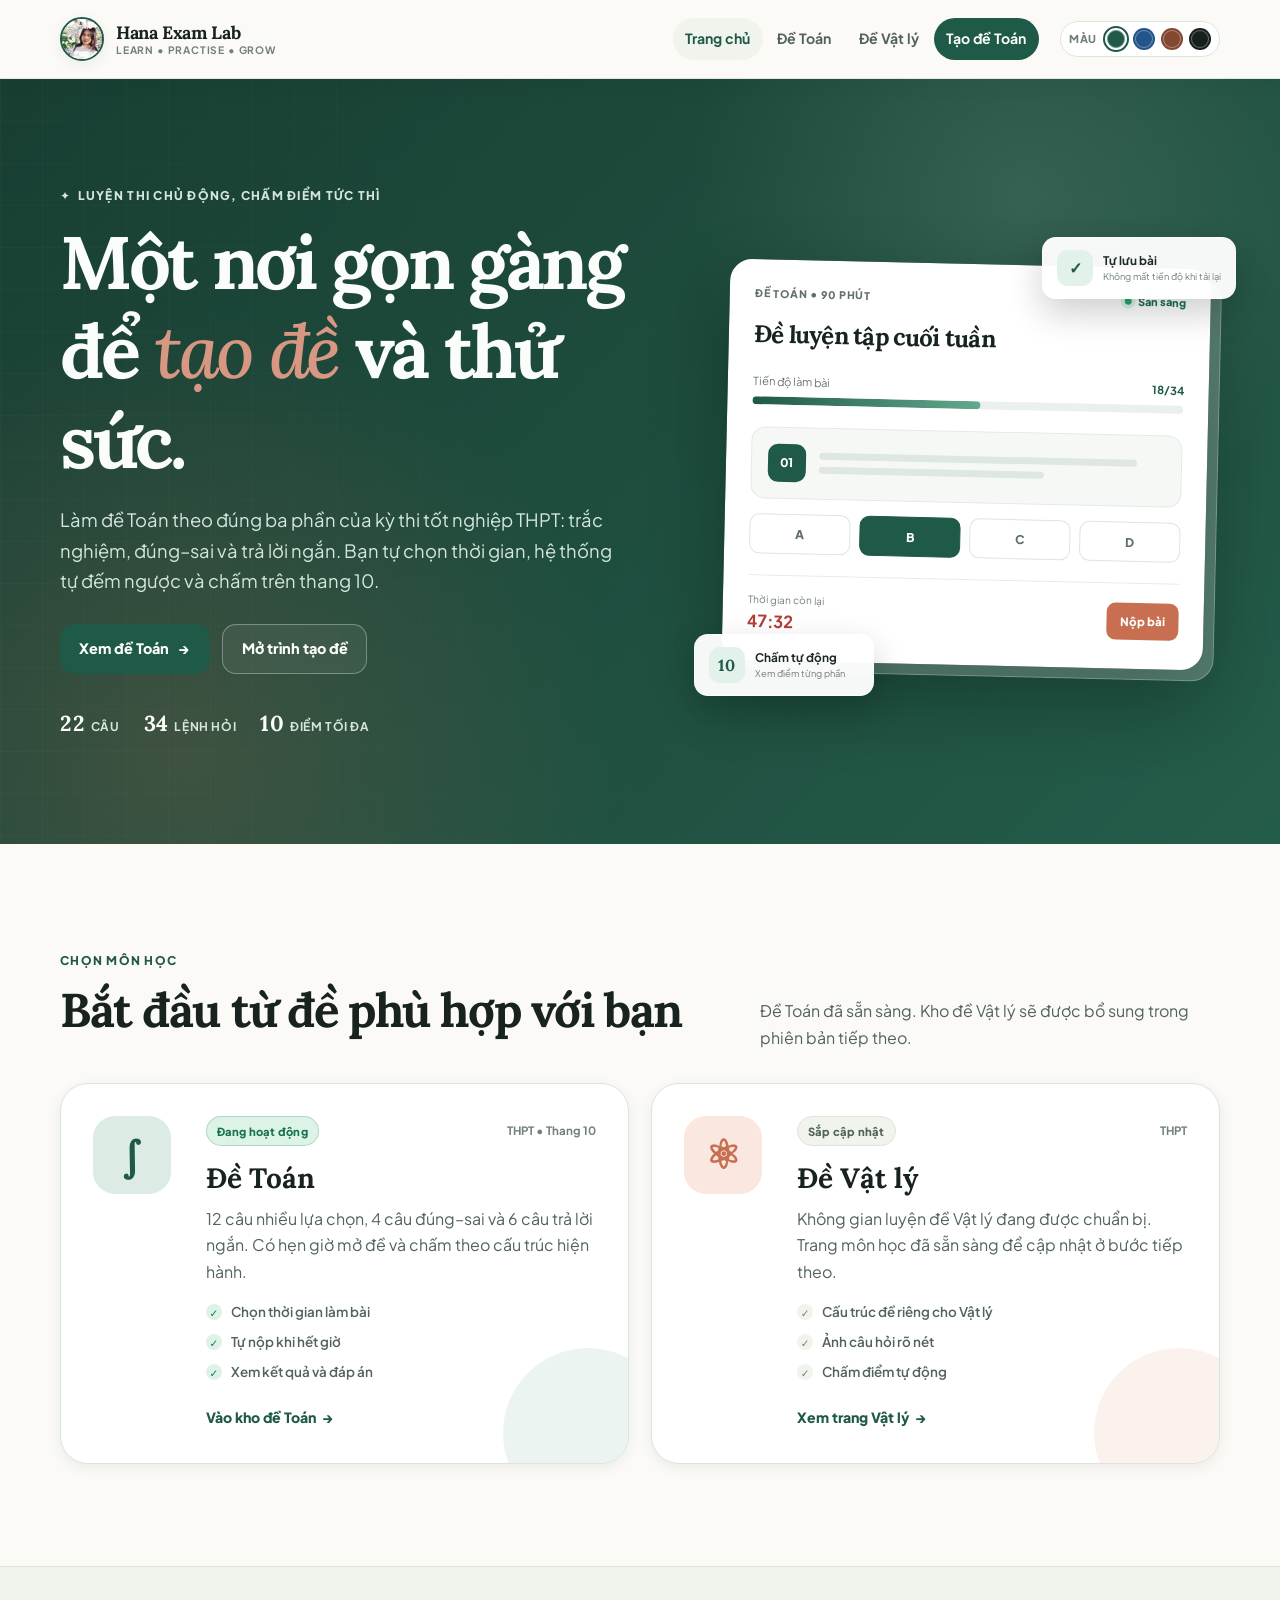
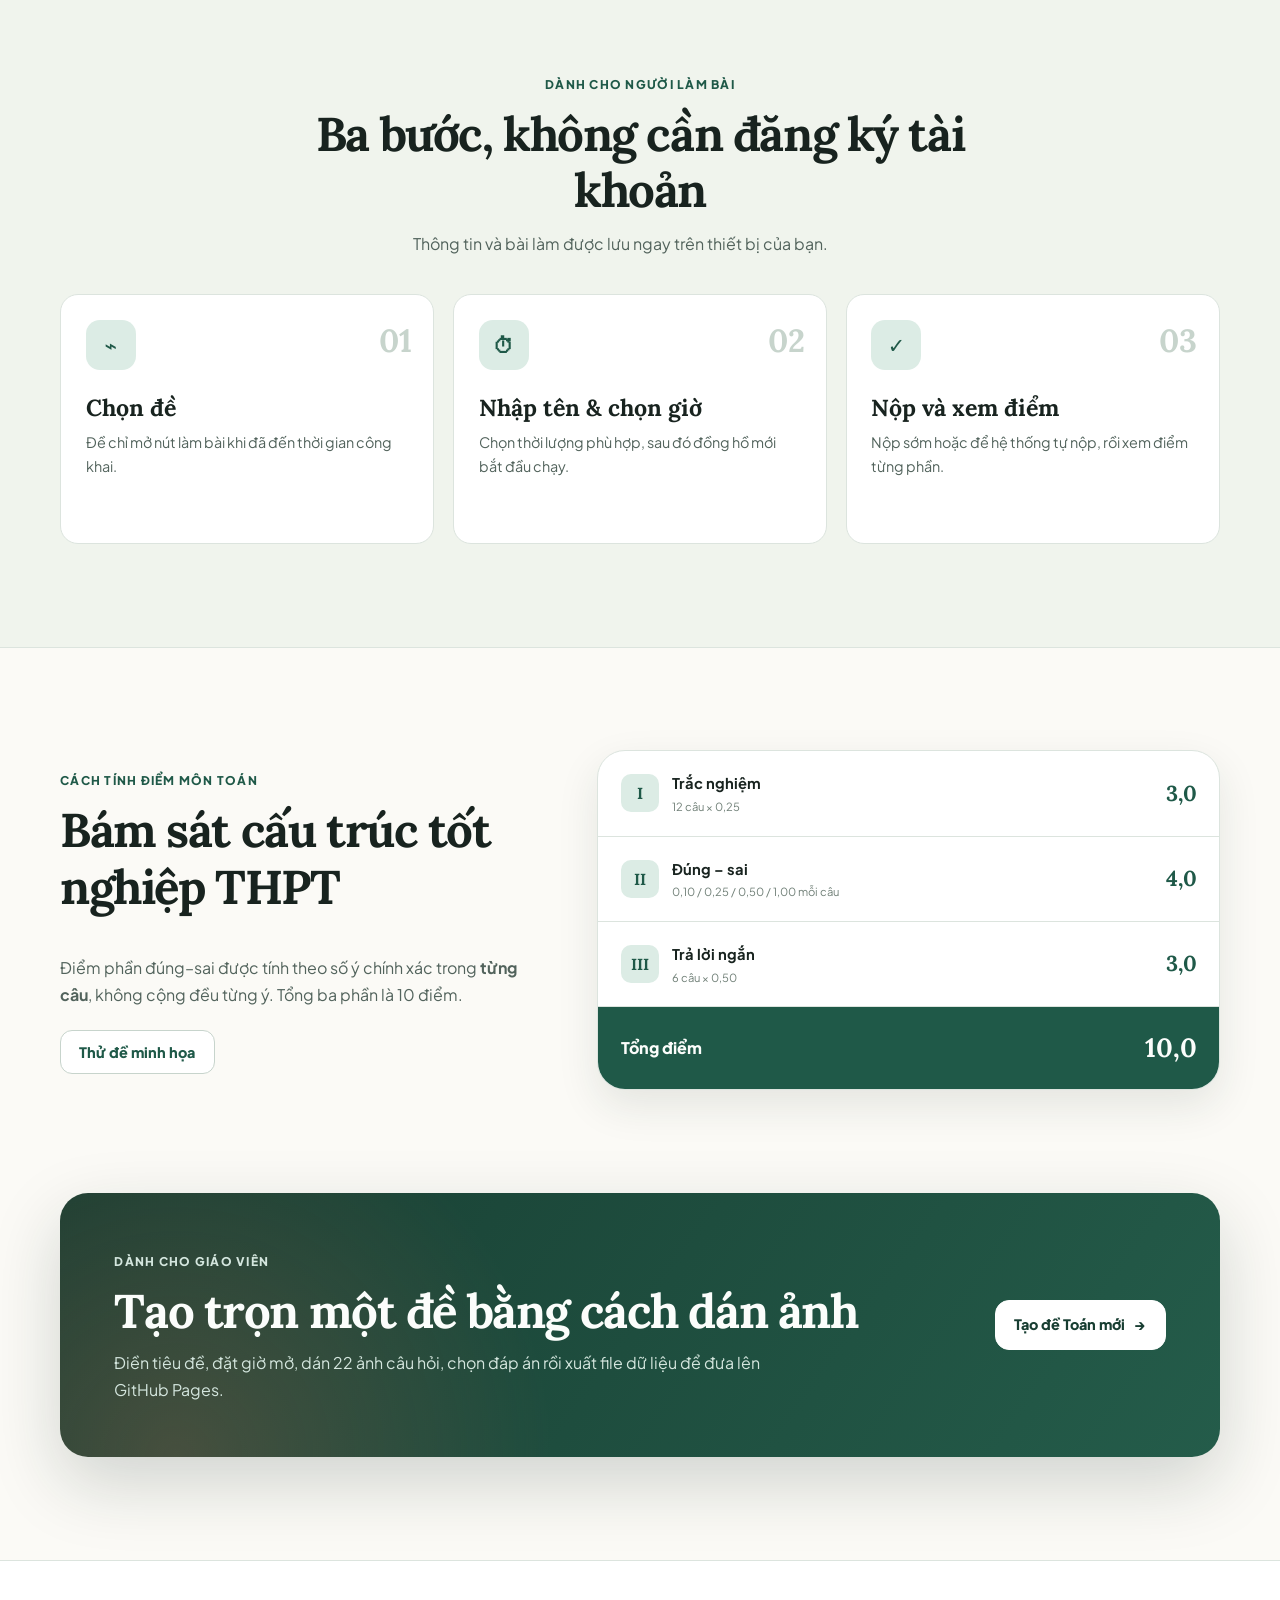
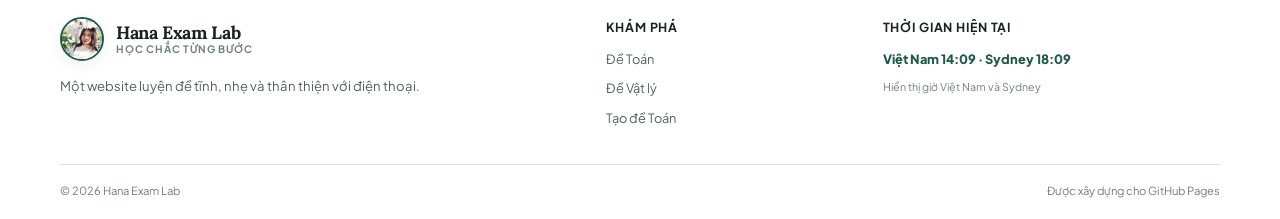
==== index.html @ 22a87913 "Add files via upload" ====
<!doctype html>
<html lang="vi" data-theme="classic">
<head>
  <meta charset="utf-8">
  <meta name="viewport" content="width=device-width, initial-scale=1">
  <title>Hana Exam Lab | Luyện đề Toán trực tuyến</title>
  <meta name="description" content="Kho đề thi trực tuyến theo cấu trúc tốt nghiệp THPT, có hẹn giờ mở đề, đếm ngược và chấm điểm tự động.">
  <meta name="theme-color" content="#173d32">
  <link rel="preconnect" href="https://fonts.googleapis.com">
  <link rel="preconnect" href="https://fonts.gstatic.com" crossorigin>
  <link href="https://fonts.googleapis.com/css2?family=Lora:ital,wght@0,500;0,700;1,500&family=Plus+Jakarta+Sans:wght@400;500;600;700;800&display=swap" rel="stylesheet">
  <link rel="stylesheet" href="styles.css">
  <script src="app.js" defer></script>
</head>
<body data-page="home">
  <a class="skip-link" href="#main-content">Bỏ qua menu, đến nội dung chính</a>

  <header class="site-header">
    <div class="container nav-row">
      <a class="brand" href="index.html" aria-label="Hana Exam Lab - Trang chủ">
        <img class="brand-avatar" src="profile.jpg" alt="" width="44" height="44">
        <span class="brand-copy"><strong>Hana Exam Lab</strong><small>Learn • Practise • Grow</small></span>
      </a>

      <button class="nav-toggle" type="button" data-nav-toggle aria-controls="site-nav" aria-expanded="false">
        <span class="sr-only">Mở menu</span><span aria-hidden="true">☰</span>
      </button>

      <nav class="site-nav" id="site-nav" aria-label="Điều hướng chính">
        <a class="active" href="index.html" aria-current="page">Trang chủ</a>
        <a href="math.html">Đề Toán</a>
        <a href="physics.html">Đề Vật lý</a>
        <a class="nav-creator-link" href="create-math.html">Tạo đề Toán</a>
      </nav>

      <div class="theme-picker" aria-label="Chọn giao diện">
        <span class="theme-label">Màu</span>
        <button type="button" class="theme-dot is-active" data-theme-choice="classic" aria-label="Giao diện xanh lá" title="Xanh lá"></button>
        <button type="button" class="theme-dot" data-theme-choice="ocean" aria-label="Giao diện xanh biển" title="Xanh biển"></button>
        <button type="button" class="theme-dot" data-theme-choice="sand" aria-label="Giao diện đất nung" title="Đất nung"></button>
        <button type="button" class="theme-dot" data-theme-choice="dark" aria-label="Giao diện tối" title="Tối"></button>
      </div>
    </div>
  </header>

  <main id="main-content">
    <section class="hero hero-home">
      <div class="container hero-grid">
        <div class="hero-copy">
          <div class="eyebrow eyebrow-light"><span aria-hidden="true">✦</span> Luyện thi chủ động, chấm điểm tức thì</div>
          <h1>Một nơi gọn gàng để <em>tạo đề</em> và thử sức.</h1>
          <p class="hero-lead">Làm đề Toán theo đúng ba phần của kỳ thi tốt nghiệp THPT: trắc nghiệm, đúng–sai và trả lời ngắn. Bạn tự chọn thời gian, hệ thống tự đếm ngược và chấm trên thang 10.</p>
          <div class="hero-actions">
            <a class="btn btn-primary btn-lg" href="math.html">Xem đề Toán <span aria-hidden="true">→</span></a>
            <a class="btn btn-ghost-light btn-lg" href="create-math.html">Mở trình tạo đề</a>
          </div>
          <div class="hero-meta" aria-label="Tính năng nổi bật">
            <span><strong>22</strong> câu</span>
            <span><strong>34</strong> lệnh hỏi</span>
            <span><strong>10</strong> điểm tối đa</span>
          </div>
        </div>

        <div class="hero-demo" aria-label="Minh họa giao diện bài thi">
          <div class="demo-sheet">
            <div class="demo-sheet-top">
              <span class="demo-kicker">ĐỀ TOÁN • 90 PHÚT</span>
              <span class="live-dot"><i></i> Sẵn sàng</span>
            </div>
            <h2>Đề luyện tập cuối tuần</h2>
            <div class="demo-progress-label"><span>Tiến độ làm bài</span><strong>18/34</strong></div>
            <div class="demo-progress"><span></span></div>
            <div class="demo-question">
              <span class="question-number">01</span>
              <div>
                <div class="demo-line wide"></div>
                <div class="demo-line"></div>
              </div>
            </div>
            <div class="demo-options" aria-hidden="true"><span>A</span><span class="chosen">B</span><span>C</span><span>D</span></div>
            <div class="demo-footer">
              <div><small>Thời gian còn lại</small><strong>47:32</strong></div>
              <span class="demo-submit">Nộp bài</span>
            </div>
          </div>
          <div class="floating-note note-one"><span>✓</span><div><strong>Tự lưu bài</strong><small>Không mất tiến độ khi tải lại</small></div></div>
          <div class="floating-note note-two"><span>10</span><div><strong>Chấm tự động</strong><small>Xem điểm từng phần</small></div></div>
        </div>
      </div>
    </section>

    <section class="section subject-section" aria-labelledby="subject-title">
      <div class="container">
        <div class="section-heading split-heading">
          <div>
            <span class="eyebrow">Chọn môn học</span>
            <h2 id="subject-title">Bắt đầu từ đề phù hợp với bạn</h2>
          </div>
          <p>Đề Toán đã sẵn sàng. Kho đề Vật lý sẽ được bổ sung trong phiên bản tiếp theo.</p>
        </div>

        <div class="subject-grid">
          <article class="subject-card subject-card-math">
            <div class="subject-icon" aria-hidden="true">∫</div>
            <div class="subject-card-body">
              <div class="card-topline"><span class="badge badge-success">Đang hoạt động</span><span>THPT • Thang 10</span></div>
              <h3>Đề Toán</h3>
              <p>12 câu nhiều lựa chọn, 4 câu đúng–sai và 6 câu trả lời ngắn. Có hẹn giờ mở đề và chấm theo cấu trúc hiện hành.</p>
              <ul class="check-list">
                <li>Chọn thời gian làm bài</li>
                <li>Tự nộp khi hết giờ</li>
                <li>Xem kết quả và đáp án</li>
              </ul>
              <a class="card-link" href="math.html">Vào kho đề Toán <span aria-hidden="true">→</span></a>
            </div>
          </article>

          <article class="subject-card subject-card-physics is-coming">
            <div class="subject-icon" aria-hidden="true">⚛</div>
            <div class="subject-card-body">
              <div class="card-topline"><span class="badge badge-neutral">Sắp cập nhật</span><span>THPT</span></div>
              <h3>Đề Vật lý</h3>
              <p>Không gian luyện đề Vật lý đang được chuẩn bị. Trang môn học đã sẵn sàng để cập nhật ở bước tiếp theo.</p>
              <ul class="check-list muted-list">
                <li>Cấu trúc đề riêng cho Vật lý</li>
                <li>Ảnh câu hỏi rõ nét</li>
                <li>Chấm điểm tự động</li>
              </ul>
              <a class="card-link" href="physics.html">Xem trang Vật lý <span aria-hidden="true">→</span></a>
            </div>
          </article>
        </div>
      </div>
    </section>

    <section class="section soft-section" aria-labelledby="how-title">
      <div class="container">
        <div class="section-heading centered-heading">
          <span class="eyebrow">Dành cho người làm bài</span>
          <h2 id="how-title">Ba bước, không cần đăng ký tài khoản</h2>
          <p>Thông tin và bài làm được lưu ngay trên thiết bị của bạn.</p>
        </div>
        <ol class="step-grid">
          <li class="step-card"><span class="step-index">01</span><div class="step-icon" aria-hidden="true">⌁</div><h3>Chọn đề</h3><p>Đề chỉ mở nút làm bài khi đã đến thời gian công khai.</p></li>
          <li class="step-card"><span class="step-index">02</span><div class="step-icon" aria-hidden="true">⏱</div><h3>Nhập tên &amp; chọn giờ</h3><p>Chọn thời lượng phù hợp, sau đó đồng hồ mới bắt đầu chạy.</p></li>
          <li class="step-card"><span class="step-index">03</span><div class="step-icon" aria-hidden="true">✓</div><h3>Nộp và xem điểm</h3><p>Nộp sớm hoặc để hệ thống tự nộp, rồi xem điểm từng phần.</p></li>
        </ol>
      </div>
    </section>

    <section class="section" aria-labelledby="score-title">
      <div class="container score-layout">
        <div class="score-copy">
          <span class="eyebrow">Cách tính điểm môn Toán</span>
          <h2 id="score-title">Bám sát cấu trúc tốt nghiệp THPT</h2>
          <p>Điểm phần đúng–sai được tính theo số ý chính xác trong <strong>từng câu</strong>, không cộng đều từng ý. Tổng ba phần là 10 điểm.</p>
          <a class="btn btn-secondary" href="math.html">Thử đề minh họa</a>
        </div>
        <div class="score-card">
          <div class="score-row"><span><i>I</i><b>Trắc nghiệm</b><small>12 câu × 0,25</small></span><strong>3,0</strong></div>
          <div class="score-row"><span><i>II</i><b>Đúng – sai</b><small>0,10 / 0,25 / 0,50 / 1,00 mỗi câu</small></span><strong>4,0</strong></div>
          <div class="score-row"><span><i>III</i><b>Trả lời ngắn</b><small>6 câu × 0,50</small></span><strong>3,0</strong></div>
          <div class="score-total"><span>Tổng điểm</span><strong>10,0</strong></div>
        </div>
      </div>
    </section>

    <section class="section creator-cta">
      <div class="container creator-cta-inner">
        <div>
          <span class="eyebrow eyebrow-light">Dành cho giáo viên</span>
          <h2>Tạo trọn một đề bằng cách dán ảnh</h2>
          <p>Điền tiêu đề, đặt giờ mở, dán 22 ảnh câu hỏi, chọn đáp án rồi xuất file dữ liệu để đưa lên GitHub Pages.</p>
        </div>
        <a class="btn btn-light btn-lg" href="create-math.html">Tạo đề Toán mới <span aria-hidden="true">→</span></a>
      </div>
    </section>
  </main>

  <footer class="site-footer">
    <div class="container footer-grid">
      <div>
        <a class="brand footer-brand" href="index.html"><img class="brand-avatar" src="profile.jpg" alt="" width="44" height="44"><span class="brand-copy"><strong>Hana Exam Lab</strong><small>Học chắc từng bước</small></span></a>
        <p>Một website luyện đề tĩnh, nhẹ và thân thiện với điện thoại.</p>
      </div>
      <div class="footer-links"><strong>Khám phá</strong><a href="math.html">Đề Toán</a><a href="physics.html">Đề Vật lý</a><a href="create-math.html">Tạo đề Toán</a></div>
      <div class="footer-note"><strong>Thời gian hiện tại</strong><span id="site-clock">Đang tải…</span><small>Hiển thị giờ Việt Nam và Sydney</small></div>
    </div>
    <div class="container footer-bottom"><span>© <span data-current-year></span> Hana Exam Lab</span><span>Được xây dựng cho GitHub Pages</span></div>
  </footer>
</body>
</html>
---- styles.css ----
/* Hana Exam Lab — shared visual system for GitHub Pages */
:root,
[data-theme="classic"] {
  color-scheme: light;
  --bg: #fbfaf6;
  --surface: #ffffff;
  --surface-soft: #f0f4ed;
  --surface-strong: #e5eee7;
  --ink: #18231f;
  --ink-soft: #52635c;
  --ink-faint: #718078;
  --primary: #1f5948;
  --primary-strong: #153f33;
  --primary-soft: #dcece5;
  --accent: #c86f52;
  --accent-soft: #fae7df;
  --border: #dce4de;
  --border-strong: #c7d4cc;
  --success: #18744d;
  --success-soft: #ddf3e7;
  --warning: #a76518;
  --warning-soft: #fff0d8;
  --danger: #b43b3b;
  --danger-soft: #fde8e8;
  --hero: #183e32;
  --hero-2: #245c4a;
  --hero-ink: #fbfdfb;
  --hero-muted: #d4e6de;
  --shadow-sm: 0 4px 14px rgba(25, 49, 41, .07);
  --shadow: 0 16px 42px rgba(25, 49, 41, .10);
  --shadow-lg: 0 26px 70px rgba(15, 39, 31, .18);
  --radius-sm: 10px;
  --radius: 18px;
  --radius-lg: 28px;
  --container: 1160px;
}

[data-theme="ocean"] {
  color-scheme: light;
  --bg: #f7f9fc;
  --surface: #ffffff;
  --surface-soft: #edf3f9;
  --surface-strong: #dfeaf5;
  --ink: #142437;
  --ink-soft: #53677c;
  --ink-faint: #728399;
  --primary: #24558a;
  --primary-strong: #193e67;
  --primary-soft: #dce9f7;
  --accent: #2b827d;
  --accent-soft: #dff3f0;
  --border: #d8e2ed;
  --border-strong: #c2d2e1;
  --success: #18705e;
  --success-soft: #dcf2eb;
  --warning: #97620f;
  --warning-soft: #fff1d5;
  --danger: #ae3d4f;
  --danger-soft: #fbe6e9;
  --hero: #153554;
  --hero-2: #245681;
  --hero-ink: #fbfdff;
  --hero-muted: #d6e6f4;
}

[data-theme="sand"] {
  color-scheme: light;
  --bg: #fdf9f4;
  --surface: #ffffff;
  --surface-soft: #f7eee5;
  --surface-strong: #efe0d3;
  --ink: #2b211d;
  --ink-soft: #6e5b51;
  --ink-faint: #89766d;
  --primary: #824832;
  --primary-strong: #613523;
  --primary-soft: #f3e1d7;
  --accent: #356556;
  --accent-soft: #dfede8;
  --border: #e8ddd3;
  --border-strong: #d9c9bc;
  --success: #326b50;
  --success-soft: #e0f0e6;
  --warning: #a46515;
  --warning-soft: #fff0d7;
  --danger: #b23d38;
  --danger-soft: #fbe7e5;
  --hero: #683724;
  --hero-2: #8a4e36;
  --hero-ink: #fffdf9;
  --hero-muted: #f0ddd2;
}

[data-theme="dark"] {
  color-scheme: dark;
  --bg: #101713;
  --surface: #19231e;
  --surface-soft: #202e27;
  --surface-strong: #293a31;
  --ink: #eff5f1;
  --ink-soft: #b6c5bd;
  --ink-faint: #8fa298;
  --primary: #86c6a7;
  --primary-strong: #a2d7bd;
  --primary-soft: #254537;
  --accent: #e79b7d;
  --accent-soft: #4b3028;
  --border: #304039;
  --border-strong: #41544a;
  --success: #7fd2a9;
  --success-soft: #214638;
  --warning: #f2bd6a;
  --warning-soft: #483921;
  --danger: #f29191;
  --danger-soft: #4d2929;
  --hero: #17251e;
  --hero-2: #234233;
  --hero-ink: #f5faf7;
  --hero-muted: #c0d5ca;
  --shadow-sm: 0 4px 14px rgba(0, 0, 0, .18);
  --shadow: 0 16px 42px rgba(0, 0, 0, .28);
  --shadow-lg: 0 26px 70px rgba(0, 0, 0, .42);
}

*,
*::before,
*::after {
  box-sizing: border-box;
}

html {
  scroll-behavior: smooth;
  scroll-padding-top: 110px;
}

body {
  margin: 0;
  min-width: 300px;
  min-height: 100vh;
  font-family: "Plus Jakarta Sans", system-ui, -apple-system, BlinkMacSystemFont, "Segoe UI", sans-serif;
  color: var(--ink);
  background: var(--bg);
  line-height: 1.65;
  transition: color .2s ease, background-color .2s ease;
}

body.modal-open {
  overflow: hidden;
}

h1,
h2,
h3,
h4,
p,
ul,
ol,
figure {
  margin-top: 0;
}

h1,
h2,
h3,
h4,
.brand,
.brand-logo {
  font-family: "Lora", Georgia, serif;
  color: var(--ink);
  line-height: 1.2;
}

h1 {
  font-size: clamp(2.25rem, 5.8vw, 4.85rem);
  letter-spacing: -.045em;
}

h2 {
  font-size: clamp(1.75rem, 3.7vw, 3rem);
  letter-spacing: -.03em;
}

h3 {
  font-size: clamp(1.16rem, 2vw, 1.45rem);
}

p {
  color: var(--ink-soft);
}

a {
  color: var(--primary);
  text-decoration: none;
}

img {
  display: block;
  max-width: 100%;
  height: auto;
}

button,
input,
select,
textarea {
  font: inherit;
}

button,
label,
select {
  -webkit-tap-highlight-color: transparent;
}

button {
  color: inherit;
}

:focus-visible {
  outline: 3px solid color-mix(in srgb, var(--accent) 78%, white);
  outline-offset: 3px;
}

::selection {
  color: var(--hero-ink);
  background: var(--primary);
}

.container {
  width: min(var(--container), calc(100% - 2.5rem));
  margin-inline: auto;
}

.narrow-container,
.hero-narrow {
  max-width: 780px;
}

.sr-only,
.visually-hidden {
  position: absolute !important;
  width: 1px !important;
  height: 1px !important;
  padding: 0 !important;
  margin: -1px !important;
  overflow: hidden !important;
  clip: rect(0, 0, 0, 0) !important;
  white-space: nowrap !important;
  border: 0 !important;
}

.skip-link {
  position: fixed;
  top: .75rem;
  left: .75rem;
  z-index: 2000;
  padding: .72rem 1rem;
  color: white;
  background: #111;
  border-radius: 8px;
  transform: translateY(-180%);
  transition: transform .2s ease;
}

.skip-link:focus {
  transform: none;
}

/* Header */
.site-header {
  position: sticky;
  top: 0;
  z-index: 500;
  border-bottom: 1px solid color-mix(in srgb, var(--border) 82%, transparent);
  background: color-mix(in srgb, var(--bg) 92%, transparent);
  box-shadow: 0 5px 22px rgba(17, 36, 29, .035);
  backdrop-filter: blur(16px);
}

.nav-row,
.nav-wrapper {
  min-height: 78px;
  display: flex;
  align-items: center;
  gap: 1rem;
}

.brand,
.brand-logo {
  display: inline-flex;
  align-items: center;
  flex: 0 0 auto;
  gap: .75rem;
  color: var(--ink);
  text-decoration: none;
}

.brand-avatar,
.brand-logo-img {
  width: 44px;
  height: 44px;
  flex: 0 0 44px;
  object-fit: cover;
  object-position: center 25%;
  border: 2px solid var(--primary);
  border-radius: 50%;
  box-shadow: var(--shadow-sm);
}

.brand-copy {
  display: grid;
  gap: .05rem;
  line-height: 1.1;
}

.brand-copy strong,
.brand-logo {
  font-size: 1.12rem;
  letter-spacing: -.02em;
}

.brand-copy small {
  color: var(--ink-faint);
  font-family: "Plus Jakarta Sans", sans-serif;
  font-size: .64rem;
  font-weight: 700;
  letter-spacing: .08em;
  text-transform: uppercase;
}

.site-nav,
.primary-nav,
.nav-links {
  display: flex;
  align-items: center;
  gap: .15rem;
  margin: 0 0 0 auto;
  padding: 0;
  list-style: none;
}

.site-nav a,
.primary-nav a,
.nav-links a {
  display: inline-flex;
  min-height: 42px;
  align-items: center;
  justify-content: center;
  padding: .55rem .78rem;
  color: var(--ink-soft);
  border-radius: 999px;
  font-size: .88rem;
  font-weight: 700;
  transition: background .2s ease, color .2s ease, transform .2s ease;
}

.site-nav a:hover,
.primary-nav a:hover,
.nav-links a:hover,
.site-nav a.active,
.primary-nav a.active,
.nav-links a.active {
  color: var(--primary);
  background: var(--surface-soft);
}

.site-nav .nav-creator-link,
.primary-nav .nav-creator-link,
.nav-links .nav-creator-link {
  color: var(--hero-ink);
  background: var(--primary);
}

.site-nav .nav-creator-link:hover,
.primary-nav .nav-creator-link:hover,
.nav-links .nav-creator-link:hover {
  color: var(--hero-ink);
  background: var(--primary-strong);
  transform: translateY(-1px);
}

.theme-picker,
.theme-switcher {
  display: inline-flex;
  align-items: center;
  gap: .38rem;
  flex: 0 0 auto;
  margin-left: .35rem;
  padding: .36rem .5rem;
  background: var(--surface);
  border: 1px solid var(--border);
  border-radius: 999px;
}

.theme-label {
  margin-right: .1rem;
  color: var(--ink-faint);
  font-size: .68rem;
  font-weight: 800;
  text-transform: uppercase;
  letter-spacing: .06em;
}

.theme-dot,
.theme-btn {
  width: 22px;
  height: 22px;
  min-width: 22px;
  padding: 0;
  border: 2px solid transparent;
  border-radius: 50%;
  box-shadow: inset 0 0 0 1px rgba(255,255,255,.35);
  cursor: pointer;
}

.theme-dot[data-theme-choice="classic"],
.theme-dot[data-theme-value="classic"],
.theme-dot[data-theme="classic"],
.theme-btn[data-theme-choice="classic"],
.theme-btn[data-theme="classic"] { background: #1f5948; }
.theme-dot[data-theme-choice="ocean"],
.theme-dot[data-theme-value="ocean"],
.theme-dot[data-theme="ocean"],
.theme-btn[data-theme-choice="ocean"],
.theme-btn[data-theme="ocean"] { background: #24558a; }
.theme-dot[data-theme-choice="sand"],
.theme-dot[data-theme-value="sand"],
.theme-dot[data-theme="sand"],
.theme-btn[data-theme-choice="sand"],
.theme-btn[data-theme="sand"] { background: #824832; }
.theme-dot[data-theme-choice="dark"],
.theme-dot[data-theme-value="dark"],
.theme-dot[data-theme="dark"],
.theme-btn[data-theme-choice="dark"],
.theme-btn[data-theme="dark"] { background: #18201c; }

.theme-dot.is-active,
.theme-dot.active,
.theme-btn.is-active,
.theme-btn.active {
  border-color: var(--surface);
  outline: 2px solid var(--primary);
}

.nav-toggle,
.mobile-nav-toggle {
  display: none;
  width: 44px;
  height: 44px;
  margin-left: auto;
  padding: 0;
  place-items: center;
  color: var(--ink);
  background: var(--surface);
  border: 1px solid var(--border);
  border-radius: 12px;
  font-size: 1.28rem;
  cursor: pointer;
}

/* Buttons, badges and common elements */
.btn {
  display: inline-flex;
  min-height: 44px;
  align-items: center;
  justify-content: center;
  gap: .55rem;
  padding: .72rem 1.15rem;
  color: var(--ink);
  background: var(--surface);
  border: 1px solid var(--border-strong);
  border-radius: 12px;
  font-size: .9rem;
  font-weight: 800;
  line-height: 1.2;
  text-align: center;
  cursor: pointer;
  transition: transform .18s ease, box-shadow .18s ease, background .18s ease, border-color .18s ease;
}

.btn:hover:not(:disabled) {
  transform: translateY(-2px);
  box-shadow: var(--shadow-sm);
}

.btn:disabled,
.btn[aria-disabled="true"] {
  opacity: .55;
  cursor: not-allowed;
}

.btn-primary {
  color: var(--hero-ink);
  background: var(--primary);
  border-color: var(--primary);
}

.btn-primary:hover:not(:disabled) {
  background: var(--primary-strong);
  border-color: var(--primary-strong);
}

.btn-secondary {
  color: var(--primary);
  background: var(--surface);
  border-color: var(--border-strong);
}

.btn-secondary:hover:not(:disabled) {
  background: var(--primary-soft);
  border-color: var(--primary);
}

.btn-ghost {
  color: var(--ink-soft);
  background: transparent;
}

.btn-ghost-light {
  color: var(--hero-ink);
  background: rgba(255,255,255,.06);
  border-color: rgba(255,255,255,.32);
}

.btn-ghost-light:hover {
  background: rgba(255,255,255,.13);
  box-shadow: none;
}

.btn-light {
  color: var(--hero);
  background: white;
  border-color: white;
}

.btn-lg {
  min-height: 52px;
  padding: .88rem 1.35rem;
  border-radius: 14px;
}

.btn-small {
  min-height: 38px;
  padding: .55rem .82rem;
  font-size: .8rem;
  border-radius: 10px;
}

.badge {
  display: inline-flex;
  align-items: center;
  gap: .3rem;
  width: fit-content;
  padding: .3rem .62rem;
  color: var(--ink-soft);
  background: var(--surface-soft);
  border: 1px solid var(--border);
  border-radius: 999px;
  font-size: .7rem;
  font-weight: 800;
  letter-spacing: .02em;
}

.badge-success {
  color: var(--success);
  background: var(--success-soft);
  border-color: color-mix(in srgb, var(--success) 23%, transparent);
}

.badge-warning {
  color: var(--warning);
  background: var(--warning-soft);
  border-color: color-mix(in srgb, var(--warning) 25%, transparent);
}

.badge-danger {
  color: var(--danger);
  background: var(--danger-soft);
}

.badge-neutral {
  color: var(--ink-soft);
}

.eyebrow {
  display: inline-flex;
  align-items: center;
  gap: .4rem;
  margin-bottom: .7rem;
  color: var(--primary);
  font-size: .75rem;
  font-weight: 800;
  letter-spacing: .105em;
  text-transform: uppercase;
}

.eyebrow-light {
  color: var(--hero-muted);
}

.section {
  padding: clamp(4.2rem, 8vw, 7rem) 0;
}

.soft-section {
  background: var(--surface-soft);
  border-block: 1px solid var(--border);
}

.section-heading {
  margin-bottom: 2rem;
}

.section-heading h2,
.section-heading-row h2 {
  margin-bottom: .75rem;
}

.section-heading p {
  max-width: 680px;
  margin-bottom: 0;
}

.split-heading,
.section-heading-row {
  display: flex;
  align-items: end;
  justify-content: space-between;
  gap: 2rem;
}

.split-heading > p {
  max-width: 460px;
}

.centered-heading {
  max-width: 720px;
  margin-inline: auto;
  text-align: center;
}

/* Home hero */
.hero {
  position: relative;
  overflow: hidden;
  color: var(--hero-ink);
  background:
    radial-gradient(circle at 80% 15%, rgba(255,255,255,.1), transparent 28%),
    radial-gradient(circle at 14% 88%, color-mix(in srgb, var(--accent) 20%, transparent), transparent 34%),
    linear-gradient(135deg, var(--hero), var(--hero-2));
}

.hero::before {
  position: absolute;
  inset: 0;
  content: "";
  pointer-events: none;
  opacity: .13;
  background-image: linear-gradient(rgba(255,255,255,.17) 1px, transparent 1px), linear-gradient(90deg, rgba(255,255,255,.17) 1px, transparent 1px);
  background-size: 42px 42px;
  mask-image: linear-gradient(to right, black, transparent 68%);
}

.hero-home {
  padding: clamp(4.2rem, 8vw, 7.5rem) 0;
}

.hero-grid {
  position: relative;
  display: grid;
  grid-template-columns: minmax(0, 1.05fr) minmax(400px, .95fr);
  align-items: center;
  gap: clamp(2.5rem, 6vw, 6rem);
}

.hero-copy h1 {
  max-width: 760px;
  margin-bottom: 1.3rem;
  color: var(--hero-ink);
}

.hero-copy h1 em {
  color: color-mix(in srgb, var(--accent) 72%, white);
  font-weight: 500;
}

.hero-lead {
  max-width: 690px;
  margin-bottom: 1.7rem;
  color: var(--hero-muted);
  font-size: clamp(1rem, 1.8vw, 1.15rem);
}

.hero-actions {
  display: flex;
  flex-wrap: wrap;
  gap: .8rem;
}

.hero-meta {
  display: flex;
  flex-wrap: wrap;
  gap: 1.5rem;
  margin-top: 2rem;
  color: var(--hero-muted);
  font-size: .75rem;
  font-weight: 700;
  text-transform: uppercase;
  letter-spacing: .05em;
}

.hero-meta span {
  display: inline-flex;
  align-items: baseline;
  gap: .35rem;
}

.hero-meta strong {
  color: var(--hero-ink);
  font-family: "Lora", Georgia, serif;
  font-size: 1.35rem;
}

.hero-demo {
  position: relative;
  padding: 1.7rem .8rem 1.3rem 1.3rem;
}

.demo-sheet {
  position: relative;
  z-index: 2;
  padding: 1.5rem;
  color: #1c2a24;
  background: #fff;
  border: 1px solid rgba(255,255,255,.4);
  border-radius: 22px;
  box-shadow: 0 32px 75px rgba(2, 18, 12, .33);
  transform: rotate(1.3deg);
}

.demo-sheet::before {
  position: absolute;
  inset: 10px -12px -12px 12px;
  z-index: -1;
  content: "";
  background: rgba(255,255,255,.22);
  border: 1px solid rgba(255,255,255,.25);
  border-radius: 22px;
}

.demo-sheet-top,
.demo-progress-label,
.demo-footer {
  display: flex;
  align-items: center;
  justify-content: space-between;
  gap: 1rem;
}

.demo-kicker {
  color: #617068;
  font-size: .66rem;
  font-weight: 800;
  letter-spacing: .08em;
}

.live-dot {
  display: inline-flex;
  align-items: center;
  gap: .35rem;
  color: #20724f;
  font-size: .68rem;
  font-weight: 800;
}

.live-dot i {
  width: 7px;
  height: 7px;
  background: #2aa56f;
  border-radius: 50%;
  box-shadow: 0 0 0 4px #dff4e9;
}

.demo-sheet h2 {
  margin: 1.1rem 0 1.4rem;
  color: #16231e;
  font-size: 1.5rem;
}

.demo-progress-label {
  margin-bottom: .42rem;
  color: #6c7973;
  font-size: .7rem;
}

.demo-progress-label strong { color: #1f5948; }

.demo-progress {
  height: 8px;
  overflow: hidden;
  background: #eaf0ec;
  border-radius: 999px;
}

.demo-progress span {
  display: block;
  width: 53%;
  height: 100%;
  background: linear-gradient(90deg, #1f5948, #63a98d);
  border-radius: inherit;
}

.demo-question {
  display: grid;
  grid-template-columns: 38px 1fr;
  align-items: center;
  gap: .8rem;
  margin: 1.35rem 0 .95rem;
  padding: 1rem;
  background: #f6f8f6;
  border: 1px solid #e4ebe6;
  border-radius: 14px;
}

.question-number {
  display: grid;
  width: 38px;
  height: 38px;
  place-items: center;
  color: white;
  background: #1f5948;
  border-radius: 10px;
  font-size: .75rem;
  font-weight: 800;
}

.demo-line {
  width: 65%;
  height: 7px;
  margin-top: .45rem;
  background: #dfe7e2;
  border-radius: 999px;
}

.demo-line.wide {
  width: 92%;
  margin-top: 0;
}

.demo-options {
  display: grid;
  grid-template-columns: repeat(4, 1fr);
  gap: .55rem;
}

.demo-options span {
  display: grid;
  height: 40px;
  place-items: center;
  color: #607069;
  border: 1px solid #dce5df;
  border-radius: 10px;
  font-size: .76rem;
  font-weight: 800;
}

.demo-options span.chosen {
  color: white;
  background: #1f5948;
  border-color: #1f5948;
}

.demo-footer {
  margin-top: 1.3rem;
  padding-top: 1rem;
  border-top: 1px solid #e6ece8;
}

.demo-footer div {
  display: grid;
}

.demo-footer small { color: #718078; font-size: .63rem; }
.demo-footer strong { color: #b33e36; font-size: 1.05rem; font-variant-numeric: tabular-nums; }
.demo-submit {
  padding: .55rem .85rem;
  color: white;
  background: #c86f52;
  border-radius: 9px;
  font-size: .72rem;
  font-weight: 800;
}

.floating-note {
  position: absolute;
  z-index: 3;
  display: flex;
  align-items: center;
  gap: .65rem;
  min-width: 180px;
  padding: .75rem .85rem;
  color: #1d2924;
  background: rgba(255,255,255,.96);
  border: 1px solid rgba(255,255,255,.6);
  border-radius: 14px;
  box-shadow: 0 14px 35px rgba(0, 15, 10, .2);
}

.floating-note > span {
  display: grid;
  width: 36px;
  height: 36px;
  place-items: center;
  color: #1f5948;
  background: #e2f1e9;
  border-radius: 11px;
  font-family: "Lora", serif;
  font-weight: 700;
}

.floating-note div {
  display: grid;
  line-height: 1.2;
}

.floating-note strong { font-size: .74rem; }
.floating-note small { margin-top: .18rem; color: #718078; font-size: .58rem; }
.note-one { top: 0; right: -1rem; }
.note-two { bottom: -.65rem; left: -.7rem; }

/* Home sections */
.subject-section {
  padding-bottom: clamp(4.5rem, 8vw, 7rem);
}

.subject-grid {
  display: grid;
  grid-template-columns: repeat(2, minmax(0, 1fr));
  gap: 1.4rem;
}

.subject-card {
  position: relative;
  display: grid;
  grid-template-columns: 92px 1fr;
  gap: 1.3rem;
  overflow: hidden;
  padding: clamp(1.35rem, 3vw, 2rem);
  background: var(--surface);
  border: 1px solid var(--border);
  border-radius: var(--radius-lg);
  box-shadow: var(--shadow-sm);
  transition: transform .22s ease, box-shadow .22s ease;
}

.subject-card:hover {
  transform: translateY(-4px);
  box-shadow: var(--shadow);
}

.subject-card::after {
  position: absolute;
  right: -45px;
  bottom: -55px;
  width: 170px;
  height: 170px;
  content: "";
  background: var(--primary-soft);
  border-radius: 50%;
  opacity: .55;
}

.subject-card-physics::after {
  background: var(--accent-soft);
}

.subject-icon {
  display: grid;
  width: 78px;
  height: 78px;
  place-items: center;
  color: var(--primary);
  background: var(--primary-soft);
  border-radius: 22px;
  font-family: "Lora", serif;
  font-size: 2.5rem;
  font-weight: 700;
}

.subject-card-physics .subject-icon {
  color: var(--accent);
  background: var(--accent-soft);
}

.subject-card-body {
  position: relative;
  z-index: 1;
}

.card-topline {
  display: flex;
  align-items: center;
  justify-content: space-between;
  gap: 1rem;
  color: var(--ink-faint);
  font-size: .72rem;
  font-weight: 700;
}

.subject-card h3 {
  margin: 1rem 0 .65rem;
  font-size: 1.75rem;
}

.subject-card p {
  margin-bottom: 1rem;
}

.check-list {
  display: grid;
  gap: .5rem;
  margin: 0 0 1.3rem;
  padding: 0;
  list-style: none;
}

.check-list li {
  position: relative;
  padding-left: 1.55rem;
  color: var(--ink-soft);
  font-size: .84rem;
  font-weight: 600;
}

.check-list li::before {
  position: absolute;
  left: 0;
  top: .18rem;
  display: grid;
  width: 16px;
  height: 16px;
  content: "✓";
  place-items: center;
  color: var(--success);
  background: var(--success-soft);
  border-radius: 50%;
  font-size: .65rem;
  font-weight: 900;
}

.muted-list li::before {
  color: var(--ink-faint);
  background: var(--surface-soft);
}

.card-link {
  display: inline-flex;
  align-items: center;
  gap: .4rem;
  color: var(--primary);
  font-size: .88rem;
  font-weight: 800;
}

.card-link:hover span {
  transform: translateX(3px);
}

.card-link span {
  transition: transform .18s ease;
}

.step-grid {
  display: grid;
  grid-template-columns: repeat(3, 1fr);
  gap: 1.15rem;
  margin: 2.3rem 0 0;
  padding: 0;
  list-style: none;
  counter-reset: none;
}

.step-card {
  position: relative;
  min-height: 250px;
  padding: 1.55rem;
  background: var(--surface);
  border: 1px solid var(--border);
  border-radius: var(--radius);
}

.step-index {
  position: absolute;
  top: 1.25rem;
  right: 1.35rem;
  color: var(--border-strong);
  font-family: "Lora", serif;
  font-size: 2rem;
  font-weight: 700;
}

.step-icon {
  display: grid;
  width: 50px;
  height: 50px;
  margin-bottom: 1.5rem;
  place-items: center;
  color: var(--primary);
  background: var(--primary-soft);
  border-radius: 14px;
  font-size: 1.3rem;
  font-weight: 800;
}

.step-card h3 {
  margin-bottom: .55rem;
}

.step-card p {
  margin-bottom: 0;
  font-size: .9rem;
}

.score-layout {
  display: grid;
  grid-template-columns: .85fr 1.15fr;
  align-items: center;
  gap: clamp(2rem, 6vw, 5.5rem);
}

.score-copy p {
  max-width: 540px;
  margin-bottom: 1.4rem;
}

.score-card {
  overflow: hidden;
  background: var(--surface);
  border: 1px solid var(--border);
  border-radius: var(--radius-lg);
  box-shadow: var(--shadow);
}

.score-row {
  display: flex;
  align-items: center;
  justify-content: space-between;
  gap: 1rem;
  padding: 1.25rem 1.4rem;
  border-bottom: 1px solid var(--border);
}

.score-row > span {
  display: grid;
  grid-template-columns: 38px 1fr;
  align-items: center;
  gap: .1rem .85rem;
}

.score-row i {
  grid-row: 1 / 3;
  display: grid;
  width: 38px;
  height: 38px;
  place-items: center;
  color: var(--primary);
  background: var(--primary-soft);
  border-radius: 10px;
  font-family: "Lora", serif;
  font-style: normal;
  font-weight: 700;
}

.score-row b {
  font-size: .92rem;
}

.score-row small {
  color: var(--ink-faint);
  font-size: .7rem;
}

.score-row > strong {
  color: var(--primary);
  font-family: "Lora", serif;
  font-size: 1.35rem;
}

.score-total {
  display: flex;
  align-items: center;
  justify-content: space-between;
  padding: 1.2rem 1.4rem;
  color: var(--hero-ink);
  background: var(--primary);
  font-weight: 800;
}

.score-total strong {
  font-family: "Lora", serif;
  font-size: 1.65rem;
}

.creator-cta {
  padding-top: 0;
}

.creator-cta-inner {
  display: flex;
  align-items: center;
  justify-content: space-between;
  gap: 2.5rem;
  padding: clamp(2rem, 5vw, 3.4rem);
  color: var(--hero-ink);
  background:
    radial-gradient(circle at 10% 100%, color-mix(in srgb, var(--accent) 25%, transparent), transparent 35%),
    linear-gradient(125deg, var(--hero), var(--hero-2));
  border-radius: var(--radius-lg);
  box-shadow: var(--shadow-lg);
}

.creator-cta h2 {
  margin-bottom: .65rem;
  color: var(--hero-ink);
}

.creator-cta p {
  max-width: 700px;
  margin-bottom: 0;
  color: var(--hero-muted);
}

/* Page heroes and coming soon */
.page-hero {
  padding: 3.5rem 0;
  color: var(--hero-ink);
  background:
    radial-gradient(circle at 85% 15%, rgba(255,255,255,.1), transparent 30%),
    linear-gradient(125deg, var(--hero), var(--hero-2));
}

.page-hero h1,
.page-hero h2 {
  margin-bottom: .75rem;
  color: var(--hero-ink);
}

.page-hero p {
  max-width: 780px;
  margin-bottom: 0;
  color: var(--hero-muted);
}

.compact-hero {
  padding: 1.25rem 0;
}

.breadcrumb {
  display: flex;
  align-items: center;
  gap: .55rem;
  color: var(--hero-muted);
  font-size: .8rem;
  font-weight: 700;
}

.breadcrumb a {
  color: var(--hero-ink);
}

.coming-soon-section {
  min-height: calc(100vh - 300px);
  display: grid;
  align-items: center;
}

.coming-soon-card {
  display: grid;
  grid-template-columns: minmax(260px, .75fr) minmax(0, 1.25fr);
  align-items: center;
  gap: clamp(2rem, 7vw, 6rem);
  padding: clamp(2rem, 6vw, 4.5rem);
  background: var(--surface);
  border: 1px solid var(--border);
  border-radius: var(--radius-lg);
  box-shadow: var(--shadow);
}

.orbit-visual {
  position: relative;
  width: min(320px, 70vw);
  aspect-ratio: 1;
  display: grid;
  place-items: center;
  margin-inline: auto;
  background: radial-gradient(circle, var(--primary-soft), transparent 65%);
}

.orbit-core {
  position: relative;
  z-index: 2;
  display: grid;
  width: 96px;
  height: 96px;
  place-items: center;
  color: var(--hero-ink);
  background: var(--primary);
  border-radius: 50%;
  box-shadow: 0 0 0 14px color-mix(in srgb, var(--primary-soft) 80%, transparent);
  font-size: 2.5rem;
}

.orbit {
  position: absolute;
  width: 78%;
  height: 36%;
  border: 2px solid var(--border-strong);
  border-radius: 50%;
}

.orbit::after {
  position: absolute;
  top: 50%;
  left: -5px;
  width: 10px;
  height: 10px;
  content: "";
  background: var(--accent);
  border-radius: 50%;
}

.orbit-b { transform: rotate(60deg); }
.orbit-c { transform: rotate(120deg); }

.coming-copy h1 {
  max-width: 660px;
  margin: .9rem 0 1rem;
  font-size: clamp(2rem, 4.5vw, 3.6rem);
}

.coming-copy > p {
  max-width: 720px;
}

.coming-feature-grid {
  display: grid;
  grid-template-columns: repeat(3, 1fr);
  gap: .7rem;
  margin: 1.5rem 0 1.8rem;
}

.coming-feature-grid > div {
  display: grid;
  padding: .9rem;
  background: var(--surface-soft);
  border: 1px solid var(--border);
  border-radius: 12px;
}

.coming-feature-grid span {
  color: var(--primary);
  font-size: 1.15rem;
  font-weight: 800;
}

.coming-feature-grid strong {
  margin-top: .35rem;
  font-size: .76rem;
}

.coming-feature-grid small {
  margin-top: .15rem;
  color: var(--ink-faint);
  font-size: .63rem;
}

/* Forms, panels and builder foundations */
.panel,
.notice-card,
.loading-card,
.empty-card,
.catalog-status {
  background: var(--surface);
  border: 1px solid var(--border);
  border-radius: var(--radius);
  box-shadow: var(--shadow-sm);
}

.panel {
  padding: clamp(1.2rem, 3vw, 1.8rem);
}

.panel-heading,
.compact-heading,
.catalog-heading {
  display: flex;
  align-items: flex-start;
  justify-content: space-between;
  gap: 1rem;
  margin-bottom: 1.25rem;
}

.panel-heading h2,
.panel-heading h3 {
  margin-bottom: .25rem;
}

.notice-card {
  display: flex;
  align-items: flex-start;
  gap: .9rem;
  padding: 1rem 1.1rem;
  box-shadow: none;
}

.warning-notice {
  background: var(--warning-soft);
  border-color: color-mix(in srgb, var(--warning) 25%, var(--border));
}

.notice-icon {
  display: grid;
  width: 34px;
  height: 34px;
  flex: 0 0 34px;
  place-items: center;
  color: var(--warning);
  background: color-mix(in srgb, var(--warning-soft) 60%, white);
  border-radius: 10px;
  font-weight: 900;
}

.form-grid {
  display: grid;
  gap: 1rem;
}

.form-grid.two-columns,
.two-columns {
  grid-template-columns: repeat(2, minmax(0, 1fr));
}

.form-field {
  display: grid;
  align-content: start;
  gap: .42rem;
}

.form-field.full-width,
.full-width {
  grid-column: 1 / -1;
}

.form-field label,
label.form-label {
  color: var(--ink);
  font-size: .78rem;
  font-weight: 800;
}

.form-field small,
.field-help {
  color: var(--ink-faint);
  font-size: .68rem;
}

input[type="text"],
input[type="number"],
input[type="datetime-local"],
input[type="search"],
select,
textarea {
  width: 100%;
  min-height: 46px;
  padding: .72rem .82rem;
  color: var(--ink);
  background: var(--bg);
  border: 1px solid var(--border-strong);
  border-radius: 11px;
  transition: border-color .18s ease, box-shadow .18s ease, background .18s ease;
}

textarea {
  min-height: 104px;
  resize: vertical;
}

input:hover,
select:hover,
textarea:hover {
  border-color: color-mix(in srgb, var(--primary) 45%, var(--border-strong));
}

input:focus,
select:focus,
textarea:focus {
  outline: none;
  background: var(--surface);
  border-color: var(--primary);
  box-shadow: 0 0 0 4px color-mix(in srgb, var(--primary-soft) 75%, transparent);
}

input[aria-invalid="true"],
select[aria-invalid="true"],
textarea[aria-invalid="true"] {
  border-color: var(--danger);
}

fieldset {
  min-width: 0;
  margin: 0;
  padding: 0;
  border: 0;
}

legend {
  color: var(--ink);
  font-weight: 800;
}

.builder-hero {
  padding-block: 2.7rem;
}

.builder-layout {
  display: grid;
  grid-template-columns: 280px minmax(0, 1fr);
  align-items: start;
  gap: 1.35rem;
  padding-block: 2rem 5rem;
}

.builder-sidebar {
  position: relative;
}

.sticky-panel {
  position: sticky;
  top: 98px;
}

.builder-main {
  display: grid;
  min-width: 0;
  gap: 1.25rem;
}

.builder-section {
  display: grid;
  gap: 1rem;
  padding-top: 1rem;
}

.section-heading-row {
  padding-bottom: .75rem;
  border-bottom: 1px solid var(--border);
}

.section-number {
  display: inline-grid;
  min-width: 38px;
  height: 38px;
  place-items: center;
  margin-right: .55rem;
  color: var(--hero-ink);
  background: var(--primary);
  border-radius: 10px;
  font-family: "Lora", serif;
  font-weight: 700;
}

.section-score {
  flex: 0 0 auto;
  color: var(--primary);
  background: var(--primary-soft);
  border-radius: 999px;
  padding: .4rem .7rem;
  font-size: .72rem;
  font-weight: 800;
}

.builder-question-list {
  display: grid;
  gap: 1rem;
}

.progress-track,
.progress-bar {
  height: 9px;
  overflow: hidden;
  background: var(--surface-strong);
  border-radius: 999px;
}

.progress-track > span,
.progress-bar > span,
#builder-progress-bar {
  display: block;
  width: 0;
  height: 100%;
  background: linear-gradient(90deg, var(--primary), color-mix(in srgb, var(--primary) 55%, var(--accent)));
  border-radius: inherit;
  transition: width .25s ease;
}

.progress-percent {
  color: var(--primary);
  font-family: "Lora", serif;
  font-size: 1.35rem;
  font-weight: 700;
}

.progress-breakdown {
  display: grid;
  gap: .38rem;
  margin-top: .8rem;
  color: var(--ink-soft);
  font-size: .72rem;
}

.builder-action-stack {
  display: grid;
  gap: .65rem;
  margin-top: 1rem;
}

.builder-action-stack .btn {
  width: 100%;
}

.autosave-note {
  margin: .8rem 0 0;
  color: var(--ink-faint);
  font-size: .67rem;
  text-align: center;
}

.draft-badge {
  display: inline-flex;
  padding: .28rem .55rem;
  color: var(--ink-faint);
  background: var(--surface-soft);
  border-radius: 999px;
  font-size: .66rem;
  font-weight: 800;
}

.inline-actions {
  display: flex;
  flex-wrap: wrap;
  gap: .55rem;
}

.step-list {
  display: grid;
  gap: .75rem;
  margin: 0;
  padding-left: 1.3rem;
  color: var(--ink-soft);
}

.step-list li::marker {
  color: var(--primary);
  font-weight: 800;
}

.toast {
  position: fixed;
  right: 1.2rem;
  bottom: 1.2rem;
  z-index: 1200;
  max-width: min(390px, calc(100vw - 2rem));
  padding: .9rem 1rem;
  color: var(--hero-ink);
  background: var(--hero);
  border: 1px solid color-mix(in srgb, var(--hero-ink) 18%, transparent);
  border-radius: 13px;
  box-shadow: var(--shadow-lg);
  opacity: 0;
  pointer-events: none;
  transform: translateY(18px);
  transition: opacity .2s ease, transform .2s ease;
}

.toast.is-visible,
.toast.show {
  opacity: 1;
  transform: none;
}

/* Catalog and exam foundations */
.catalog-status {
  margin-bottom: 1rem;
  padding: .85rem 1rem;
  color: var(--ink-soft);
  box-shadow: none;
}

.exam-catalog,
.catalog-list {
  display: grid;
  gap: 1rem;
}

.exam-catalog {
  grid-template-columns: repeat(2, minmax(0, 1fr));
}

.loading-card,
.empty-card {
  grid-column: 1 / -1;
  padding: 2.2rem;
  color: var(--ink-soft);
  text-align: center;
}

.exam-card,
.catalog-item {
  position: relative;
  display: flex;
  flex-direction: column;
  gap: .8rem;
  padding: 1.35rem;
  background: var(--surface);
  border: 1px solid var(--border);
  border-radius: var(--radius);
  box-shadow: var(--shadow-sm);
}

.exam-card:hover {
  border-color: var(--border-strong);
  box-shadow: var(--shadow);
}

.exam-card h2,
.exam-card h3,
.catalog-item h3 {
  margin-bottom: 0;
}

.exam-card p,
.catalog-item p {
  margin-bottom: 0;
}

.exam-card-meta,
.catalog-item-meta {
  display: flex;
  flex-wrap: wrap;
  gap: .55rem 1rem;
  color: var(--ink-faint);
  font-size: .72rem;
  font-weight: 700;
}

.locked-card {
  background: color-mix(in srgb, var(--surface) 88%, var(--surface-soft));
}

.locked-card::after {
  position: absolute;
  top: 1rem;
  right: 1rem;
  content: "🔒";
}

.countdown {
  color: var(--warning);
  font-variant-numeric: tabular-nums;
  font-weight: 800;
}

.exam-app {
  min-height: 70vh;
  padding: 1.4rem 0 4rem;
}

.exam-site-header .nav-wrapper {
  min-height: 66px;
}

.exam-header-links {
  display: flex;
  align-items: center;
  gap: .8rem;
  margin-left: auto;
}

.exam-toolbar {
  position: sticky;
  top: 78px;
  z-index: 300;
  display: flex;
  align-items: center;
  justify-content: space-between;
  gap: 1rem;
  margin-bottom: 1rem;
  padding: .75rem 1rem;
  background: color-mix(in srgb, var(--surface) 94%, transparent);
  border: 1px solid var(--border);
  border-radius: 14px;
  box-shadow: var(--shadow);
  backdrop-filter: blur(14px);
}

.timer {
  color: var(--primary);
  font-size: 1.15rem;
  font-variant-numeric: tabular-nums;
  font-weight: 800;
}

.timer.is-warning,
.timer.warning {
  color: var(--warning);
}

.timer.is-danger,
.timer.danger {
  color: var(--danger);
  animation: timer-pulse 1s ease-in-out infinite alternate;
}

@keyframes timer-pulse {
  to { opacity: .62; }
}

.question-card {
  margin-bottom: 1rem;
  padding: clamp(1rem, 3vw, 1.4rem);
  background: var(--surface);
  border: 1px solid var(--border);
  border-radius: var(--radius);
  box-shadow: var(--shadow-sm);
}

.question-card.is-correct,
.review-card.is-correct {
  border-color: color-mix(in srgb, var(--success) 48%, var(--border));
}

.question-card.is-incorrect,
.review-card.is-incorrect {
  border-color: color-mix(in srgb, var(--danger) 48%, var(--border));
}

.question-head {
  display: flex;
  align-items: center;
  justify-content: space-between;
  gap: 1rem;
  margin-bottom: .8rem;
}

.question-image,
.image-preview img {
  width: 100%;
  max-height: 760px;
  object-fit: contain;
  background: white;
  border: 1px solid var(--border);
  border-radius: 12px;
}

.question-image-button {
  width: 100%;
  padding: 0;
  background: transparent;
  border: 0;
  cursor: zoom-in;
}

.answer-grid,
.mcq-options {
  display: grid;
  grid-template-columns: repeat(4, 1fr);
  gap: .7rem;
  margin-top: 1rem;
}

.answer-option,
.mcq-option,
.truth-option {
  position: relative;
}

.answer-option input,
.mcq-option input,
.truth-option input {
  position: absolute;
  opacity: 0;
  pointer-events: none;
}

.answer-option label,
.mcq-option label,
.truth-option label {
  display: flex;
  min-height: 48px;
  align-items: center;
  justify-content: center;
  gap: .4rem;
  padding: .65rem;
  color: var(--ink-soft);
  background: var(--bg);
  border: 1px solid var(--border-strong);
  border-radius: 11px;
  font-weight: 800;
  cursor: pointer;
}

.answer-option input:checked + label,
.mcq-option input:checked + label,
.truth-option input:checked + label {
  color: var(--hero-ink);
  background: var(--primary);
  border-color: var(--primary);
}

.answer-option input:focus-visible + label,
.mcq-option input:focus-visible + label,
.truth-option input:focus-visible + label {
  outline: 3px solid color-mix(in srgb, var(--accent) 78%, white);
  outline-offset: 2px;
}

.true-false-grid,
.tf-table {
  display: grid;
  gap: .55rem;
  margin-top: 1rem;
}

.tf-row {
  display: grid;
  grid-template-columns: 42px 1fr 1fr;
  align-items: center;
  gap: .55rem;
}

.tf-label {
  font-family: "Lora", serif;
  font-weight: 700;
  text-align: center;
}

.short-answer-input {
  max-width: 260px;
  margin-top: 1rem;
  font-size: 1.1rem;
  font-weight: 800;
  letter-spacing: .08em;
  text-align: center;
  text-transform: uppercase;
}

.question-nav {
  display: flex;
  flex-wrap: wrap;
  gap: .42rem;
}

.question-nav a,
.question-nav button {
  display: grid;
  width: 38px;
  height: 38px;
  place-items: center;
  color: var(--ink-soft);
  background: var(--surface);
  border: 1px solid var(--border);
  border-radius: 9px;
  font-size: .72rem;
  font-weight: 800;
  cursor: pointer;
}

.question-nav .is-answered {
  color: var(--hero-ink);
  background: var(--primary);
  border-color: var(--primary);
}

.result-summary {
  padding: clamp(1.5rem, 5vw, 3rem);
  text-align: center;
  background: var(--surface);
  border: 1px solid var(--border);
  border-radius: var(--radius-lg);
  box-shadow: var(--shadow);
}

.result-score {
  display: grid;
  width: 150px;
  height: 150px;
  margin: 1.2rem auto;
  place-items: center;
  color: var(--hero-ink);
  background: linear-gradient(135deg, var(--primary), var(--hero-2));
  border: 10px solid var(--primary-soft);
  border-radius: 50%;
  font-family: "Lora", serif;
  font-size: 2.4rem;
  font-weight: 700;
}

.result-breakdown {
  display: grid;
  grid-template-columns: repeat(3, 1fr);
  gap: .8rem;
  margin: 1.4rem 0;
}

.result-breakdown > div {
  padding: 1rem;
  background: var(--surface-soft);
  border: 1px solid var(--border);
  border-radius: 12px;
}

.review-list {
  display: grid;
  gap: .8rem;
  margin-top: 1rem;
}

.review-card {
  padding: 1rem;
  background: var(--surface);
  border: 1px solid var(--border);
  border-radius: 12px;
}

/* Dialogs and image viewer */
dialog {
  color: var(--ink);
  background: var(--surface);
  border: 1px solid var(--border);
  border-radius: 20px;
  box-shadow: var(--shadow-lg);
}

dialog::backdrop {
  background: rgba(5, 16, 11, .68);
  backdrop-filter: blur(5px);
}

.modal,
.start-dialog {
  width: min(560px, calc(100% - 2rem));
  padding: 0;
}

.modal-body,
.dialog-body {
  padding: 1.4rem;
}

.image-viewer-dialog {
  width: min(1100px, calc(100% - 2rem));
  max-height: calc(100vh - 2rem);
  padding: 2.7rem 1rem 1rem;
}

.image-viewer-dialog img {
  width: 100%;
  max-height: calc(100vh - 5rem);
  object-fit: contain;
}

.dialog-close {
  position: absolute;
  top: .65rem;
  right: .65rem;
  display: grid;
  width: 38px;
  height: 38px;
  place-items: center;
  background: var(--surface-soft);
  border: 1px solid var(--border);
  border-radius: 10px;
  cursor: pointer;
}

/* Footer */
.site-footer {
  padding: 3.5rem 0 1.2rem;
  background: var(--surface);
  border-top: 1px solid var(--border);
}

.footer-grid,
.footer-inner {
  display: grid;
  grid-template-columns: 1.5fr .7fr 1fr;
  gap: 2.5rem;
}

.footer-brand {
  margin-bottom: .9rem;
}

.footer-grid p,
.footer-inner p {
  max-width: 440px;
  margin-bottom: 0;
  font-size: .82rem;
}

.footer-links,
.footer-note {
  display: grid;
  align-content: start;
  gap: .5rem;
  font-size: .8rem;
}

.footer-links strong,
.footer-note strong {
  margin-bottom: .25rem;
  color: var(--ink);
  font-size: .78rem;
  text-transform: uppercase;
  letter-spacing: .07em;
}

.footer-links a {
  width: fit-content;
  color: var(--ink-soft);
}

.footer-links a:hover {
  color: var(--primary);
}

.footer-note span {
  color: var(--primary);
  font-weight: 800;
}

.footer-note small {
  color: var(--ink-faint);
}

.footer-bottom {
  display: flex;
  align-items: center;
  justify-content: space-between;
  gap: 1rem;
  margin-top: 2.2rem;
  padding-top: 1rem;
  color: var(--ink-faint);
  border-top: 1px solid var(--border);
  font-size: .7rem;
}

/* Responsive */
@media (max-width: 1040px) {
  .theme-picker,
  .theme-switcher {
    margin-left: 0;
  }

  .nav-toggle,
  .mobile-nav-toggle {
    display: grid;
  }

  .site-nav,
  .primary-nav,
  .nav-links {
    position: absolute;
    top: calc(100% + 1px);
    left: 1rem;
    right: 1rem;
    display: none;
    align-items: stretch;
    margin: 0;
    padding: .7rem;
    background: var(--surface);
    border: 1px solid var(--border);
    border-radius: 0 0 16px 16px;
    box-shadow: var(--shadow);
  }

  .site-nav.is-open,
  .primary-nav.is-open,
  .nav-links.is-open,
  .site-nav.open,
  .primary-nav.open,
  .nav-links.open {
    display: grid;
  }

  .site-nav a,
  .primary-nav a,
  .nav-links a {
    justify-content: flex-start;
    border-radius: 10px;
  }

  .nav-right-group {
    margin-left: auto;
  }

  .nav-right-group .nav-links {
    position: fixed;
  }

  .hero-grid {
    grid-template-columns: 1fr;
  }

  .hero-copy {
    max-width: 780px;
  }

  .hero-demo {
    width: min(600px, 100%);
    margin-inline: auto;
  }

  .builder-layout {
    grid-template-columns: 1fr;
  }

  .sticky-panel {
    position: static;
  }

  .builder-sidebar .panel {
    display: grid;
    grid-template-columns: 1fr 1fr;
    gap: 1rem;
  }

  .builder-sidebar .panel-heading {
    grid-column: 1 / -1;
  }

  .footer-grid,
  .footer-inner {
    grid-template-columns: 1.2fr .8fr;
  }

  .footer-note {
    grid-column: 1 / -1;
  }
}

@media (max-width: 780px) {
  .container {
    width: min(100% - 1.5rem, var(--container));
  }

  .nav-row,
  .nav-wrapper {
    min-height: 70px;
    gap: .65rem;
  }

  .brand-copy small,
  .theme-label {
    display: none;
  }

  .theme-picker,
  .theme-switcher {
    gap: .28rem;
    padding: .3rem .4rem;
  }

  .theme-dot,
  .theme-btn {
    width: 20px;
    height: 20px;
    min-width: 20px;
  }

  .hero-home {
    padding: 4rem 0 5rem;
  }

  .hero-grid {
    gap: 2rem;
  }

  .note-one {
    right: 0;
  }

  .note-two {
    left: 0;
  }

  .split-heading,
  .section-heading-row,
  .creator-cta-inner {
    align-items: flex-start;
    flex-direction: column;
  }

  .subject-grid,
  .step-grid,
  .score-layout,
  .coming-soon-card,
  .exam-catalog {
    grid-template-columns: 1fr;
  }

  .subject-card {
    grid-template-columns: 70px 1fr;
  }

  .subject-icon {
    width: 62px;
    height: 62px;
    border-radius: 18px;
    font-size: 2rem;
  }

  .creator-cta-inner .btn {
    width: 100%;
  }

  .coming-feature-grid {
    grid-template-columns: 1fr;
  }

  .coming-feature-grid > div {
    grid-template-columns: 34px 1fr;
    align-items: center;
    gap: 0 .5rem;
  }

  .coming-feature-grid span {
    grid-row: 1 / 3;
  }

  .coming-feature-grid small {
    margin: 0;
  }

  .form-grid.two-columns,
  .two-columns {
    grid-template-columns: 1fr;
  }

  .builder-sidebar .panel {
    display: block;
  }

  .answer-grid,
  .mcq-options {
    grid-template-columns: repeat(2, 1fr);
  }

  .exam-toolbar {
    top: 70px;
    flex-wrap: wrap;
  }

  .result-breakdown {
    grid-template-columns: 1fr;
  }

  .footer-grid,
  .footer-inner {
    grid-template-columns: 1fr;
  }

  .footer-note {
    grid-column: auto;
  }
}

@media (max-width: 520px) {
  h1 {
    font-size: clamp(2.1rem, 13vw, 3.1rem);
  }

  .brand-copy strong,
  .brand-logo {
    font-size: .94rem;
  }

  .brand-avatar,
  .brand-logo-img {
    width: 40px;
    height: 40px;
    flex-basis: 40px;
  }

  .theme-picker,
  .theme-switcher {
    order: 4;
    margin-left: auto;
  }

  .nav-row,
  .nav-wrapper {
    flex-wrap: wrap;
    padding-block: .45rem;
  }

  .hero-actions .btn {
    width: 100%;
  }

  .hero-meta {
    gap: .8rem 1.1rem;
  }

  .hero-demo {
    padding: 1.2rem 0 .8rem;
  }

  .demo-sheet {
    padding: 1rem;
    transform: none;
  }

  .floating-note {
    position: static;
    width: 100%;
    margin-top: .7rem;
  }

  .subject-card {
    grid-template-columns: 1fr;
  }

  .card-topline {
    align-items: flex-start;
    flex-direction: column;
  }

  .score-row {
    padding-inline: 1rem;
  }

  .score-row small {
    max-width: 190px;
  }

  .tf-row {
    grid-template-columns: 34px 1fr 1fr;
  }

  .footer-bottom {
    align-items: flex-start;
    flex-direction: column;
  }
}

@media (prefers-reduced-motion: reduce) {
  *,
  *::before,
  *::after {
    scroll-behavior: auto !important;
    animation-duration: .001ms !important;
    animation-iteration-count: 1 !important;
    transition-duration: .001ms !important;
  }
}

/* =========================================================
   Integration layer: markup generated by builder.js/exam.js
   ========================================================= */

.btn-danger {
  color: #fff;
  background: var(--danger);
  border-color: var(--danger);
}

.btn-danger:hover {
  color: #fff;
  background: color-mix(in srgb, var(--danger) 84%, #000);
  border-color: color-mix(in srgb, var(--danger) 84%, #000);
}

.btn-large,
.btn-lg {
  min-height: 50px;
  padding-inline: 1.15rem;
}

.lead {
  color: var(--ink-soft);
  font-size: 1.02rem;
}

/* Authoring cards and image controls */
.metadata-panel,
.catalog-panel,
.publish-guide {
  scroll-margin-top: 100px;
}

.builder-question-card {
  display: grid;
  gap: 1rem;
  padding: clamp(1rem, 2.5vw, 1.35rem);
  background: var(--surface);
  border: 1px solid var(--border);
  border-radius: var(--radius);
  box-shadow: var(--shadow-sm);
  transition: border-color .2s ease, box-shadow .2s ease, opacity .2s ease;
}

.builder-question-card.is-complete {
  border-color: color-mix(in srgb, var(--success) 44%, var(--border));
}

.builder-question-card.is-processing {
  opacity: .68;
  pointer-events: none;
}

.question-card-heading,
.catalog-title-row,
.catalog-item-actions,
.image-editor-actions {
  display: flex;
  align-items: center;
  justify-content: space-between;
  flex-wrap: wrap;
  gap: .65rem;
}

.question-card-heading h3,
.catalog-title-row h3 {
  margin: 0;
}

.question-complete-label {
  padding: .25rem .55rem;
  color: var(--ink-faint);
  background: var(--surface-soft);
  border-radius: 999px;
  font-size: .64rem;
  font-weight: 800;
}

.builder-question-card.is-complete .question-complete-label {
  color: var(--success);
  background: var(--success-soft);
}

.image-editor {
  display: grid;
  gap: .65rem;
}

.image-dropzone {
  position: relative;
  display: grid;
  min-height: 170px;
  place-items: center;
  align-content: center;
  gap: .35rem;
  overflow: hidden;
  padding: 1rem;
  color: var(--ink-soft);
  background: color-mix(in srgb, var(--surface-soft) 68%, var(--surface));
  border: 2px dashed var(--border-strong);
  border-radius: 14px;
  text-align: center;
  cursor: pointer;
  transition: border-color .2s ease, background .2s ease, transform .2s ease;
}

.image-dropzone:hover,
.image-dropzone:focus-visible,
.image-dropzone.is-dragging {
  outline: none;
  border-color: var(--primary);
  background: var(--primary-soft);
}

.image-dropzone.is-dragging {
  transform: scale(1.01);
}

.image-dropzone.has-image {
  min-height: 90px;
  padding: .45rem;
  border-style: solid;
  background: #fff;
}

.image-dropzone img {
  width: 100%;
  max-height: 560px;
  object-fit: contain;
  border-radius: 10px;
}

.dropzone-icon {
  display: grid;
  width: 44px;
  height: 44px;
  place-items: center;
  color: var(--primary);
  background: var(--surface);
  border: 1px solid var(--border);
  border-radius: 50%;
  font-size: 1.5rem;
  font-weight: 800;
}

.image-change-overlay {
  position: absolute;
  right: .8rem;
  bottom: .8rem;
  padding: .35rem .6rem;
  color: #fff;
  background: rgba(15, 34, 27, .82);
  border-radius: 999px;
  font-size: .65rem;
  font-weight: 800;
}

.answer-key-fieldset {
  display: grid;
  gap: .7rem;
}

.answer-chip-row {
  display: grid;
  grid-template-columns: repeat(4, minmax(0, 1fr));
  gap: .55rem;
}

.answer-chip {
  position: relative;
  display: flex;
  min-height: 46px;
  align-items: center;
  justify-content: center;
  padding: .62rem;
  color: var(--ink-soft);
  background: var(--bg);
  border: 1px solid var(--border-strong);
  border-radius: 11px;
  font-size: .78rem;
  font-weight: 800;
  cursor: pointer;
}

.answer-chip input,
.answer-option input {
  position: absolute;
  inline-size: 1px;
  block-size: 1px;
  opacity: 0;
}

.answer-chip:has(input:checked),
.answer-option:has(input:checked) {
  color: var(--hero-ink);
  background: var(--primary);
  border-color: var(--primary);
}

.answer-chip:has(input:focus-visible),
.answer-option:has(input:focus-visible) {
  outline: 3px solid color-mix(in srgb, var(--accent) 76%, #fff);
  outline-offset: 2px;
}

.tf-key-grid {
  display: grid;
  gap: .5rem;
}

.tf-key-row {
  display: grid;
  grid-template-columns: 34px repeat(2, minmax(100px, 1fr));
  align-items: center;
  gap: .5rem;
}

.tf-key-row .tf-letter,
.tf-answer-row .tf-letter {
  font-family: "Lora", serif;
  text-align: center;
}

.short-key-field input.input-invalid {
  border-color: var(--danger);
}

.error-summary {
  padding: 1.05rem 1.15rem;
  color: var(--danger);
  background: var(--danger-soft);
  border: 1px solid color-mix(in srgb, var(--danger) 32%, var(--border));
  border-radius: var(--radius);
}

.error-summary h2 {
  color: inherit;
  font-size: 1.05rem;
}

.error-summary ul {
  margin: .6rem 0 0 1.1rem;
}

.catalog-item {
  flex-direction: row;
  align-items: center;
  justify-content: space-between;
}

.catalog-item-copy {
  min-width: 0;
}

.catalog-meta,
.catalog-description {
  margin-top: .35rem;
  color: var(--ink-faint);
  font-size: .7rem;
}

.badge-demo,
.status-demo {
  color: var(--accent);
  background: var(--accent-soft);
}

.empty-state {
  grid-column: 1 / -1;
  padding: 2rem;
  color: var(--ink-soft);
  background: var(--surface);
  border: 1px dashed var(--border-strong);
  border-radius: var(--radius);
  text-align: center;
}

.empty-state-icon {
  display: grid;
  width: 52px;
  height: 52px;
  place-items: center;
  margin: 0 auto .8rem;
  color: var(--primary);
  background: var(--primary-soft);
  border-radius: 50%;
  font: 700 1.45rem "Lora", serif;
}

.compact-empty {
  padding: 1.4rem;
}

.toast:not([hidden]) {
  opacity: 1;
  transform: none;
}

.toast-success { background: var(--success); }
.toast-error { background: var(--danger); }
.toast-info { background: var(--hero); }

/* Exam catalog */
.exam-card-badges,
.exam-card-meta,
.exam-card-actions {
  display: flex;
  align-items: center;
  flex-wrap: wrap;
  gap: .55rem;
}

.exam-card-actions {
  margin-top: auto;
}

.exam-card-description {
  color: var(--ink-soft);
}

.exam-release {
  color: var(--ink-faint);
  font-size: .68rem;
}

.exam-card-locked {
  background: color-mix(in srgb, var(--surface) 82%, var(--surface-soft));
}

.status-badge {
  display: inline-flex;
  padding: .3rem .6rem;
  border-radius: 999px;
  font-size: .66rem;
  font-weight: 800;
}

.status-open {
  color: var(--success);
  background: var(--success-soft);
}

.status-locked {
  color: var(--warning);
  background: var(--warning-soft);
}

.countdown-label,
.catalog-countdown {
  color: var(--warning);
  font-variant-numeric: tabular-nums;
}

/* Lobby, locked/error state and start dialog */
.state-container,
.exam-lobby,
.result-container {
  padding-block: clamp(2rem, 6vw, 4.5rem);
}

.state-card,
.exam-intro-card {
  max-width: 880px;
  margin-inline: auto;
  padding: clamp(1.4rem, 5vw, 2.6rem);
  background: var(--surface);
  border: 1px solid var(--border);
  border-radius: var(--radius-lg);
  box-shadow: var(--shadow);
  text-align: center;
}

.state-icon {
  display: grid;
  width: 58px;
  height: 58px;
  place-items: center;
  margin: 0 auto 1rem;
  color: var(--primary);
  background: var(--primary-soft);
  border-radius: 50%;
  font-size: 1.35rem;
  font-weight: 800;
}

.locked-state-card .state-icon {
  color: var(--warning);
  background: var(--warning-soft);
}

.countdown-panel {
  display: grid;
  gap: .2rem;
  max-width: 360px;
  margin: 1.2rem auto;
  padding: .9rem 1rem;
  color: var(--ink-faint);
  background: var(--surface-soft);
  border-radius: 13px;
}

.large-countdown {
  color: var(--warning);
  font: 700 clamp(1.4rem, 5vw, 2rem) "Lora", serif;
  font-variant-numeric: tabular-nums;
}

.exam-intro-card {
  display: grid;
  grid-template-columns: minmax(0, 1.25fr) minmax(220px, .75fr);
  gap: 1.4rem;
  text-align: left;
}

.exam-intro-copy {
  align-self: center;
}

.exam-open-meta,
.privacy-note {
  color: var(--ink-faint);
  font-size: .72rem;
}

.privacy-note {
  margin-top: .8rem;
}

.score-rules {
  display: grid;
  align-content: center;
  gap: .65rem;
}

.score-rule {
  display: grid;
  padding: .85rem;
  background: var(--surface-soft);
  border: 1px solid var(--border);
  border-radius: 12px;
}

.score-rule strong {
  color: var(--primary);
  font: 700 1.25rem "Lora", serif;
}

.score-rule span {
  color: var(--ink-faint);
  font-size: .67rem;
}

.start-exam-dialog {
  width: min(520px, calc(100% - 2rem));
  padding: 0;
}

.start-exam-form {
  position: relative;
  display: grid;
  gap: .7rem;
  padding: 1.5rem;
}

.start-exam-form label {
  font-size: .76rem;
  font-weight: 800;
}

.start-exam-form .dialog-close {
  position: absolute;
  top: .8rem;
  right: .8rem;
}

.custom-duration-wrap {
  display: grid;
  gap: .45rem;
}

.custom-duration-wrap[hidden] {
  display: none;
}

.form-error {
  min-height: 1.2em;
  color: var(--danger);
  font-size: .7rem;
}

/* Active exam */
.exam-toolbar {
  top: 66px;
  margin: 0;
  padding: .55rem 0;
  border-width: 1px 0;
  border-radius: 0;
}

.exam-toolbar-inner {
  display: grid;
  grid-template-columns: minmax(140px, 1fr) auto auto auto;
  align-items: center;
  gap: .7rem;
}

.candidate-chip,
.timer-chip,
.progress-chip {
  display: grid;
  gap: .05rem;
  min-height: 48px;
  align-content: center;
  padding: .45rem .7rem;
  background: var(--surface-soft);
  border: 1px solid var(--border);
  border-radius: 10px;
}

.candidate-chip span,
.timer-chip span,
.progress-chip span {
  color: var(--ink-faint);
  font-size: .58rem;
  font-weight: 800;
  letter-spacing: .04em;
  text-transform: uppercase;
}

.candidate-chip strong,
.timer-value,
.progress-value {
  overflow: hidden;
  color: var(--ink);
  font-size: .78rem;
  font-weight: 800;
  text-overflow: ellipsis;
  white-space: nowrap;
}

.timer-value {
  color: var(--primary);
  font-size: 1rem;
  font-variant-numeric: tabular-nums;
}

.timer-warning .timer-value { color: var(--warning); }
.timer-critical .timer-value { color: var(--danger); }

.exam-layout {
  display: grid;
  grid-template-columns: 220px minmax(0, 1fr);
  align-items: start;
  gap: 1.25rem;
  padding-block: 1.2rem 4rem;
}

.question-palette {
  position: sticky;
  top: 148px;
  padding: 1rem;
  background: var(--surface);
  border: 1px solid var(--border);
  border-radius: var(--radius);
  box-shadow: var(--shadow-sm);
}

.question-palette h2 {
  font-size: 1.05rem;
}

.question-palette h3 {
  margin: .85rem 0 .35rem;
  font: 800 .67rem "Plus Jakarta Sans", sans-serif;
  color: var(--ink-faint);
  text-transform: uppercase;
}

.palette-grid {
  display: grid;
  grid-template-columns: repeat(4, 1fr);
  gap: .35rem;
}

.palette-item {
  display: grid;
  aspect-ratio: 1;
  place-items: center;
  color: var(--ink-soft);
  background: var(--bg);
  border: 1px solid var(--border);
  border-radius: 8px;
  font-size: .68rem;
  font-weight: 800;
}

.palette-item.is-complete {
  color: var(--hero-ink);
  background: var(--primary);
  border-color: var(--primary);
}

.palette-item.is-partial {
  color: var(--warning);
  background: var(--warning-soft);
  border-color: color-mix(in srgb, var(--warning) 35%, var(--border));
}

.palette-legend {
  margin-top: .8rem;
  color: var(--ink-faint);
  font-size: .6rem;
}

.exam-content {
  min-width: 0;
}

.exam-paper-header {
  margin-bottom: 1rem;
  padding: 1.1rem 1.25rem;
  background: var(--surface);
  border: 1px solid var(--border);
  border-radius: var(--radius);
}

.exam-paper-header h1 {
  margin-bottom: .3rem;
}

.exam-paper-header p {
  margin: 0;
  color: var(--ink-faint);
}

.exam-section {
  scroll-margin-top: 150px;
}

.exam-section-header {
  margin: 2rem 0 .9rem;
}

.exam-section-header p {
  color: var(--ink-soft);
}

.question-card {
  scroll-margin-top: 150px;
}

.question-card legend {
  float: left;
  width: 100%;
  margin-bottom: .75rem;
  font: 700 1.05rem "Lora", serif;
}

.question-card legend + * {
  clear: both;
}

.question-image-button img {
  width: 100%;
  max-height: 760px;
  object-fit: contain;
  background: #fff;
  border: 1px solid var(--border);
  border-radius: 12px;
}

.question-image-button.image-error {
  min-height: 120px;
  color: var(--danger);
  background: var(--danger-soft);
}

.choice-grid {
  display: grid;
  grid-template-columns: repeat(4, minmax(0, 1fr));
  gap: .65rem;
  margin-top: .9rem;
}

.answer-option {
  position: relative;
  display: flex;
  min-height: 48px;
  align-items: center;
  justify-content: center;
  padding: .65rem;
  color: var(--ink-soft);
  background: var(--bg);
  border: 1px solid var(--border-strong);
  border-radius: 11px;
  font-weight: 800;
  cursor: pointer;
}

.tf-statement-list {
  display: grid;
  gap: .55rem;
  margin-top: .9rem;
}

.tf-answer-row {
  display: grid;
  grid-template-columns: 38px minmax(0, 1fr);
  align-items: center;
  gap: .55rem;
}

.tf-options {
  display: grid;
  grid-template-columns: repeat(2, minmax(0, 1fr));
  gap: .55rem;
}

.short-answer-row {
  display: grid;
  grid-template-columns: auto minmax(130px, 230px) auto;
  align-items: center;
  gap: .7rem;
  margin-top: 1rem;
}

.short-answer-row .short-answer-input {
  margin: 0;
}

.character-hint {
  color: var(--ink-faint);
  font-size: .65rem;
}

.exam-bottom-submit {
  display: flex;
  align-items: center;
  justify-content: space-between;
  gap: 1rem;
  margin-top: 1.2rem;
  padding: 1rem;
  background: var(--surface);
  border: 1px solid var(--border);
  border-radius: var(--radius);
}

.exam-bottom-submit p {
  margin: 0;
  color: var(--ink-soft);
}

/* Results and review */
.result-hero {
  padding: 1.6rem;
  text-align: center;
  background: var(--surface);
  border: 1px solid var(--border);
  border-radius: var(--radius-lg);
  box-shadow: var(--shadow);
}

.result-exam-title {
  color: var(--ink-soft);
}

.score-circle {
  display: grid;
  width: 150px;
  height: 150px;
  place-content: center;
  margin: 1.1rem auto 0;
  color: var(--hero-ink);
  background: linear-gradient(135deg, var(--primary), var(--hero-2));
  border: 10px solid var(--primary-soft);
  border-radius: 50%;
}

.score-circle strong {
  font: 700 2.35rem "Lora", serif;
}

.score-circle span {
  font-size: .72rem;
}

.result-summary-grid {
  display: grid;
  grid-template-columns: repeat(3, minmax(0, 1fr));
  gap: .8rem;
  margin-top: 1rem;
}

.result-summary-card {
  display: grid;
  gap: .2rem;
  padding: 1rem;
  background: var(--surface);
  border: 1px solid var(--border);
  border-radius: 12px;
  text-align: center;
}

.result-summary-card strong {
  color: var(--primary);
  font: 700 1.15rem "Lora", serif;
}

.result-summary-card small {
  color: var(--ink-faint);
}

.result-actions {
  display: flex;
  justify-content: center;
  flex-wrap: wrap;
  gap: .65rem;
  margin-block: 1rem 1.6rem;
}

.answer-review h2 {
  margin-bottom: .8rem;
}

.review-group {
  margin-bottom: .7rem;
  background: var(--surface);
  border: 1px solid var(--border);
  border-radius: 12px;
  overflow: hidden;
}

.review-group summary {
  padding: .9rem 1rem;
  font-weight: 800;
  cursor: pointer;
}

.review-group .review-list {
  margin: 0;
  padding: 0 1rem 1rem;
}

.review-row {
  display: grid;
  grid-template-columns: 70px 110px minmax(130px, 1fr) minmax(130px, 1fr) auto;
  align-items: center;
  gap: .65rem;
  padding: .75rem;
  background: var(--bg);
  border: 1px solid var(--border);
  border-radius: 10px;
  font-size: .72rem;
}

.review-correct {
  border-color: color-mix(in srgb, var(--success) 42%, var(--border));
}

.review-wrong {
  border-color: color-mix(in srgb, var(--danger) 38%, var(--border));
}

.review-correct > span:first-of-type { color: var(--success); font-weight: 800; }
.review-wrong > span:first-of-type { color: var(--danger); font-weight: 800; }

@media (max-width: 900px) {
  .exam-intro-card,
  .exam-layout {
    grid-template-columns: 1fr;
  }

  .question-palette {
    position: static;
  }

  .palette-grid {
    grid-template-columns: repeat(8, minmax(32px, 1fr));
  }

  .exam-toolbar-inner {
    grid-template-columns: repeat(3, minmax(0, 1fr));
  }

  .candidate-chip {
    grid-column: 1 / -1;
  }

  .exam-toolbar-inner > .btn {
    min-height: 48px;
  }

  .review-row {
    grid-template-columns: 70px 1fr auto;
  }

  .review-row > span:nth-of-type(2),
  .review-row > span:nth-of-type(3) {
    grid-column: 1 / -1;
  }
}

@media (max-width: 640px) {
  .exam-toolbar {
    position: static;
  }

  .catalog-item {
    align-items: stretch;
    flex-direction: column;
  }

  .answer-chip-row,
  .choice-grid {
    grid-template-columns: repeat(2, minmax(0, 1fr));
  }

  .tf-key-row {
    grid-template-columns: 30px repeat(2, minmax(0, 1fr));
  }

  .exam-toolbar-inner {
    grid-template-columns: repeat(2, minmax(0, 1fr));
  }

  .candidate-chip,
  .exam-toolbar-inner > .btn {
    grid-column: 1 / -1;
  }

  .progress-chip,
  .timer-chip {
    min-width: 0;
  }

  .palette-grid {
    grid-template-columns: repeat(6, minmax(30px, 1fr));
  }

  .short-answer-row,
  .exam-bottom-submit {
    display: grid;
    grid-template-columns: 1fr;
  }

  .short-answer-row .short-answer-input {
    max-width: none;
  }

  .result-summary-grid {
    grid-template-columns: 1fr;
  }

  .review-row {
    grid-template-columns: 1fr auto;
  }

  .review-row > span,
  .review-row > b {
    grid-column: 1 / -1;
  }
}

@media print {
  .site-header,
  .site-footer,
  .exam-toolbar,
  .question-nav,
  .btn,
  .toast {
    display: none !important;
  }

  body {
    color: #111;
    background: #fff;
  }

  .question-card {
    break-inside: avoid;
    box-shadow: none;
  }
}
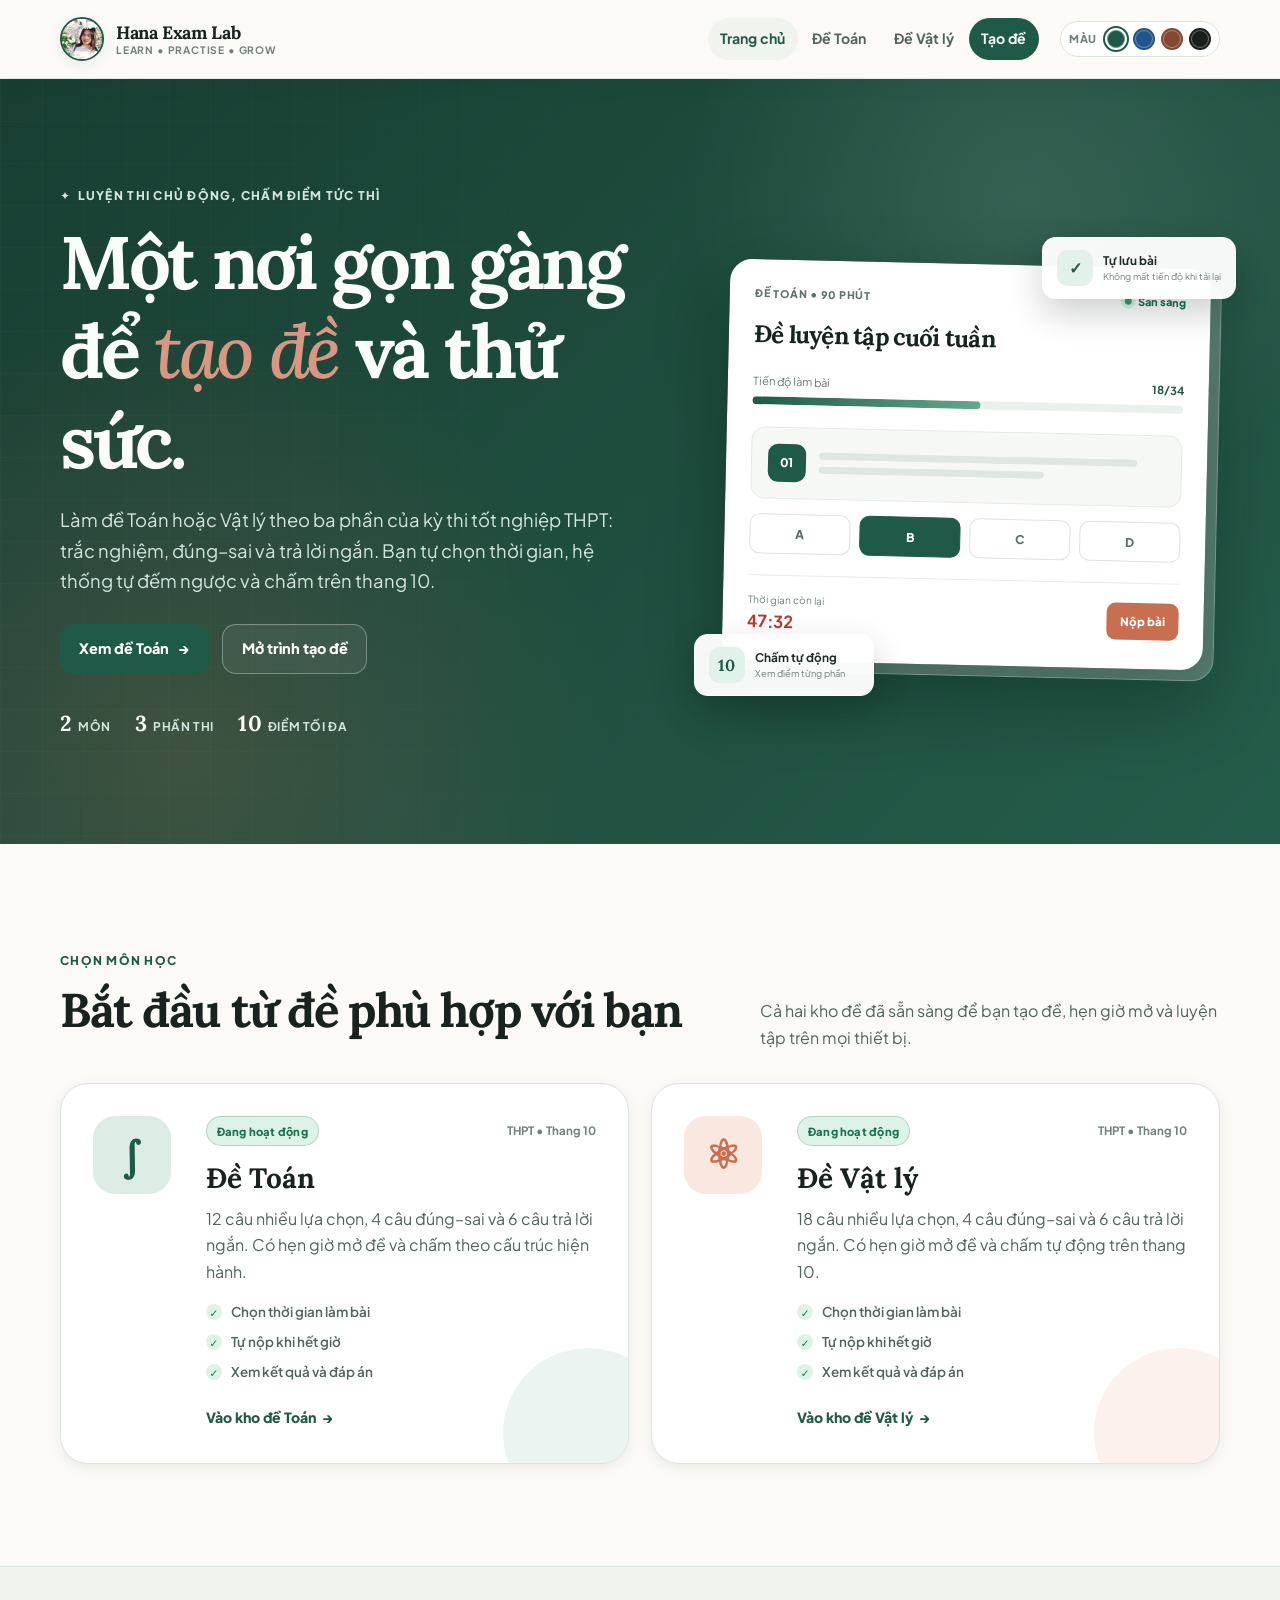
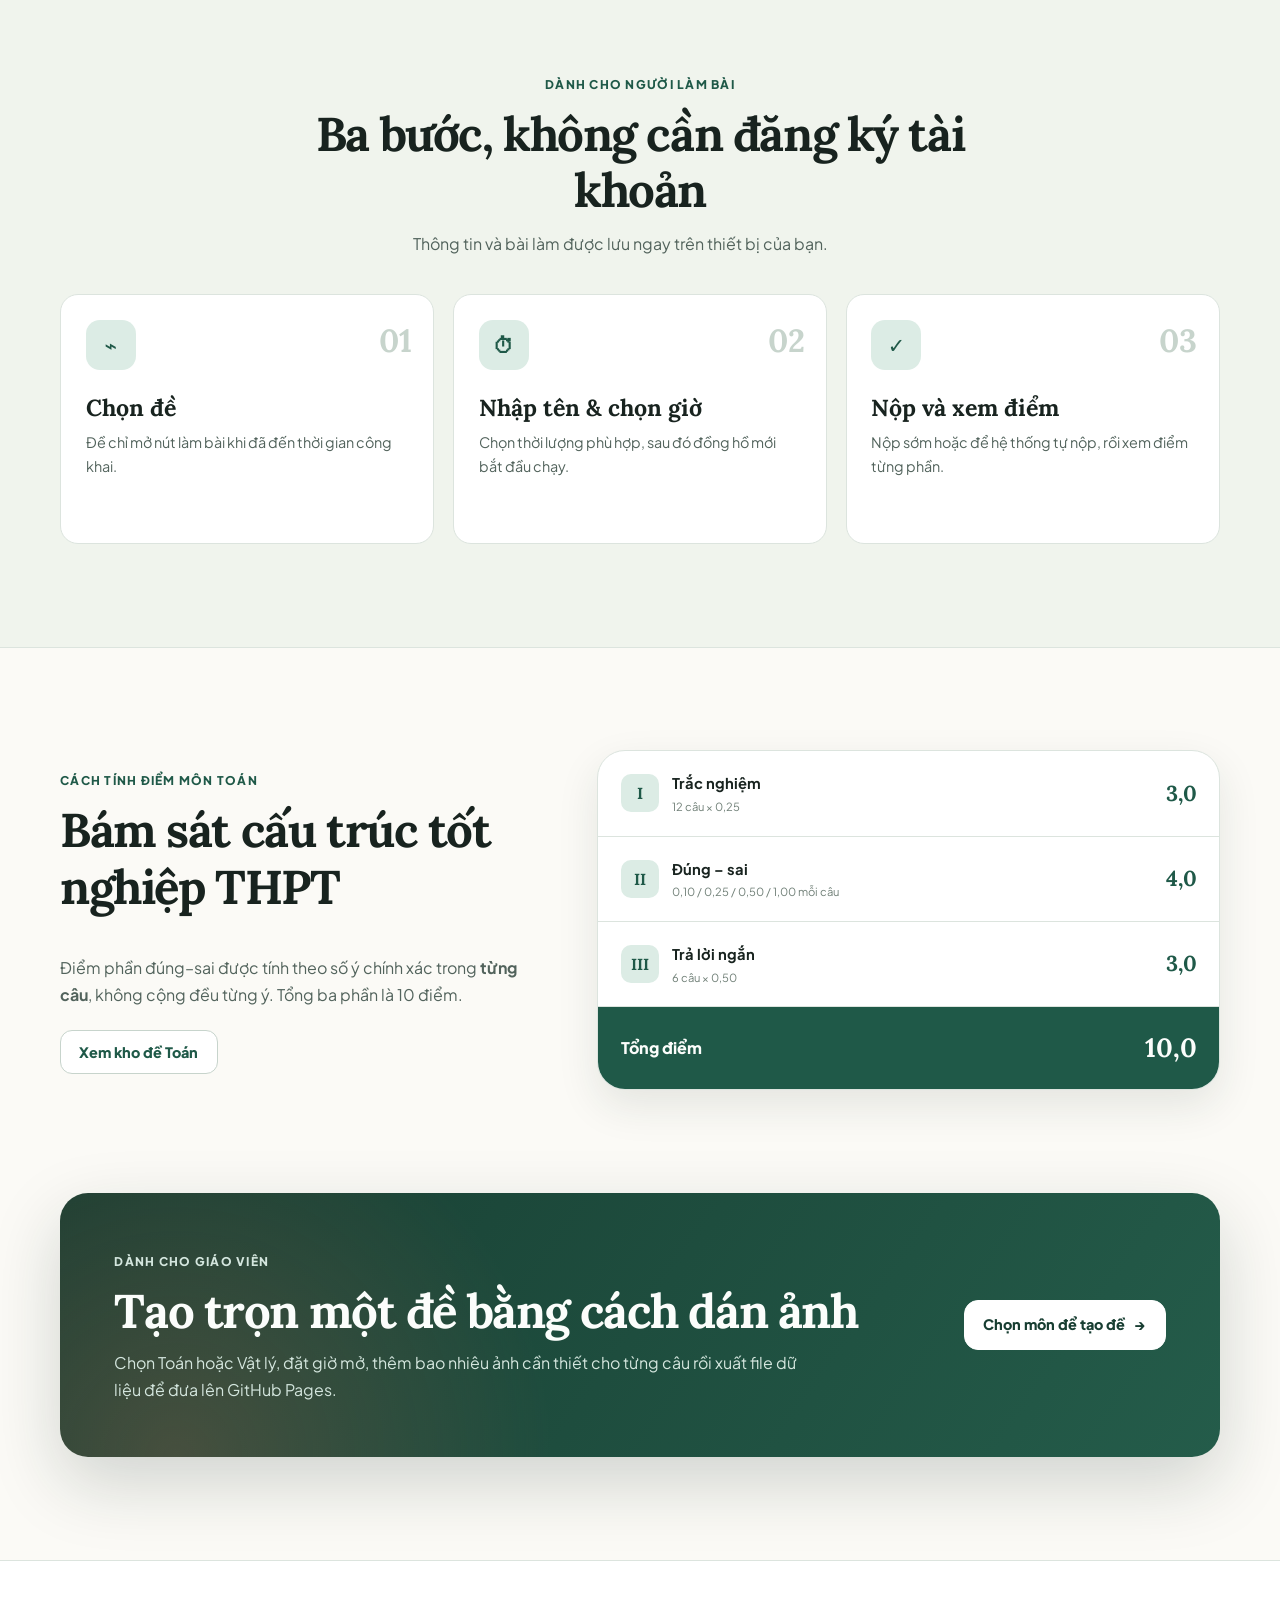
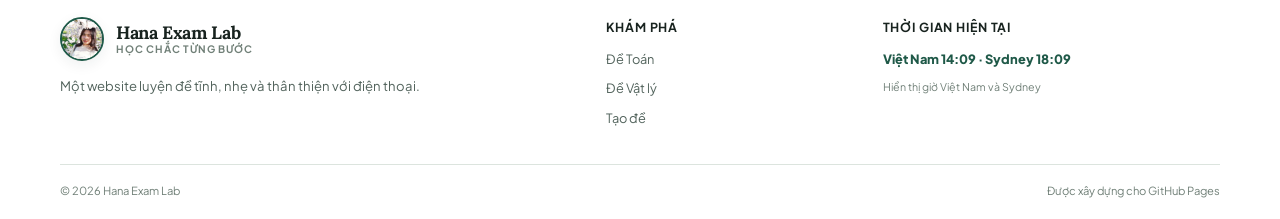
==== commit f19a2f6b: "Add files via upload" ====
--- a/index.html
+++ b/index.html
@@ -3,7 +3,7 @@
 <head>
   <meta charset="utf-8">
   <meta name="viewport" content="width=device-width, initial-scale=1">
-  <title>Hana Exam Lab | Luyện đề Toán trực tuyến</title>
+  <title>Hana Exam Lab | Luyện đề Toán và Vật lý trực tuyến</title>
   <meta name="description" content="Kho đề thi trực tuyến theo cấu trúc tốt nghiệp THPT, có hẹn giờ mở đề, đếm ngược và chấm điểm tự động.">
   <meta name="theme-color" content="#173d32">
   <link rel="preconnect" href="https://fonts.googleapis.com">
@@ -30,7 +30,7 @@
         <a class="active" href="index.html" aria-current="page">Trang chủ</a>
         <a href="math.html">Đề Toán</a>
         <a href="physics.html">Đề Vật lý</a>
-        <a class="nav-creator-link" href="create-math.html">Tạo đề Toán</a>
+        <a class="nav-creator-link" href="create.html">Tạo đề</a>
       </nav>
 
       <div class="theme-picker" aria-label="Chọn giao diện">
@@ -49,14 +49,14 @@
         <div class="hero-copy">
           <div class="eyebrow eyebrow-light"><span aria-hidden="true">✦</span> Luyện thi chủ động, chấm điểm tức thì</div>
           <h1>Một nơi gọn gàng để <em>tạo đề</em> và thử sức.</h1>
-          <p class="hero-lead">Làm đề Toán theo đúng ba phần của kỳ thi tốt nghiệp THPT: trắc nghiệm, đúng–sai và trả lời ngắn. Bạn tự chọn thời gian, hệ thống tự đếm ngược và chấm trên thang 10.</p>
+          <p class="hero-lead">Làm đề Toán hoặc Vật lý theo ba phần của kỳ thi tốt nghiệp THPT: trắc nghiệm, đúng–sai và trả lời ngắn. Bạn tự chọn thời gian, hệ thống tự đếm ngược và chấm trên thang 10.</p>
           <div class="hero-actions">
             <a class="btn btn-primary btn-lg" href="math.html">Xem đề Toán <span aria-hidden="true">→</span></a>
-            <a class="btn btn-ghost-light btn-lg" href="create-math.html">Mở trình tạo đề</a>
+            <a class="btn btn-ghost-light btn-lg" href="create.html">Mở trình tạo đề</a>
           </div>
           <div class="hero-meta" aria-label="Tính năng nổi bật">
-            <span><strong>22</strong> câu</span>
-            <span><strong>34</strong> lệnh hỏi</span>
+            <span><strong>2</strong> môn</span>
+            <span><strong>3</strong> phần thi</span>
             <span><strong>10</strong> điểm tối đa</span>
           </div>
         </div>
@@ -96,7 +96,7 @@
             <span class="eyebrow">Chọn môn học</span>
             <h2 id="subject-title">Bắt đầu từ đề phù hợp với bạn</h2>
           </div>
-          <p>Đề Toán đã sẵn sàng. Kho đề Vật lý sẽ được bổ sung trong phiên bản tiếp theo.</p>
+          <p>Cả hai kho đề đã sẵn sàng để bạn tạo đề, hẹn giờ mở và luyện tập trên mọi thiết bị.</p>
         </div>
 
         <div class="subject-grid">
@@ -115,18 +115,18 @@
             </div>
           </article>
 
-          <article class="subject-card subject-card-physics is-coming">
+          <article class="subject-card subject-card-physics">
             <div class="subject-icon" aria-hidden="true">⚛</div>
             <div class="subject-card-body">
-              <div class="card-topline"><span class="badge badge-neutral">Sắp cập nhật</span><span>THPT</span></div>
+              <div class="card-topline"><span class="badge badge-success">Đang hoạt động</span><span>THPT • Thang 10</span></div>
               <h3>Đề Vật lý</h3>
-              <p>Không gian luyện đề Vật lý đang được chuẩn bị. Trang môn học đã sẵn sàng để cập nhật ở bước tiếp theo.</p>
-              <ul class="check-list muted-list">
-                <li>Cấu trúc đề riêng cho Vật lý</li>
-                <li>Ảnh câu hỏi rõ nét</li>
-                <li>Chấm điểm tự động</li>
+              <p>18 câu nhiều lựa chọn, 4 câu đúng–sai và 6 câu trả lời ngắn. Có hẹn giờ mở đề và chấm tự động trên thang 10.</p>
+              <ul class="check-list">
+                <li>Chọn thời gian làm bài</li>
+                <li>Tự nộp khi hết giờ</li>
+                <li>Xem kết quả và đáp án</li>
               </ul>
-              <a class="card-link" href="physics.html">Xem trang Vật lý <span aria-hidden="true">→</span></a>
+              <a class="card-link" href="physics.html">Vào kho đề Vật lý <span aria-hidden="true">→</span></a>
             </div>
           </article>
         </div>
@@ -154,7 +154,7 @@
           <span class="eyebrow">Cách tính điểm môn Toán</span>
           <h2 id="score-title">Bám sát cấu trúc tốt nghiệp THPT</h2>
           <p>Điểm phần đúng–sai được tính theo số ý chính xác trong <strong>từng câu</strong>, không cộng đều từng ý. Tổng ba phần là 10 điểm.</p>
-          <a class="btn btn-secondary" href="math.html">Thử đề minh họa</a>
+          <a class="btn btn-secondary" href="math.html">Xem kho đề Toán</a>
         </div>
         <div class="score-card">
           <div class="score-row"><span><i>I</i><b>Trắc nghiệm</b><small>12 câu × 0,25</small></span><strong>3,0</strong></div>
@@ -170,9 +170,9 @@
         <div>
           <span class="eyebrow eyebrow-light">Dành cho giáo viên</span>
           <h2>Tạo trọn một đề bằng cách dán ảnh</h2>
-          <p>Điền tiêu đề, đặt giờ mở, dán 22 ảnh câu hỏi, chọn đáp án rồi xuất file dữ liệu để đưa lên GitHub Pages.</p>
+          <p>Chọn Toán hoặc Vật lý, đặt giờ mở, thêm bao nhiêu ảnh cần thiết cho từng câu rồi xuất file dữ liệu để đưa lên GitHub Pages.</p>
         </div>
-        <a class="btn btn-light btn-lg" href="create-math.html">Tạo đề Toán mới <span aria-hidden="true">→</span></a>
+        <a class="btn btn-light btn-lg" href="create.html">Chọn môn để tạo đề <span aria-hidden="true">→</span></a>
       </div>
     </section>
   </main>
@@ -183,7 +183,7 @@
         <a class="brand footer-brand" href="index.html"><img class="brand-avatar" src="profile.jpg" alt="" width="44" height="44"><span class="brand-copy"><strong>Hana Exam Lab</strong><small>Học chắc từng bước</small></span></a>
         <p>Một website luyện đề tĩnh, nhẹ và thân thiện với điện thoại.</p>
       </div>
-      <div class="footer-links"><strong>Khám phá</strong><a href="math.html">Đề Toán</a><a href="physics.html">Đề Vật lý</a><a href="create-math.html">Tạo đề Toán</a></div>
+      <div class="footer-links"><strong>Khám phá</strong><a href="math.html">Đề Toán</a><a href="physics.html">Đề Vật lý</a><a href="create.html">Tạo đề</a></div>
       <div class="footer-note"><strong>Thời gian hiện tại</strong><span id="site-clock">Đang tải…</span><small>Hiển thị giờ Việt Nam và Sydney</small></div>
     </div>
     <div class="container footer-bottom"><span>© <span data-current-year></span> Hana Exam Lab</span><span>Được xây dựng cho GitHub Pages</span></div>
--- a/styles.css
+++ b/styles.css
@@ -3429,6 +3429,225 @@
   }
 }
 
+/* Subject picker and multi-image question support */
+.creator-choice-section,
+.create-choice-section {
+  padding-block: clamp(2.4rem, 7vw, 5.5rem);
+}
+
+.creator-choice-grid,
+.create-choice-grid {
+  display: grid;
+  grid-template-columns: repeat(2, minmax(0, 1fr));
+  gap: clamp(1rem, 3vw, 1.5rem);
+  max-width: 940px;
+  margin-inline: auto;
+}
+
+.creator-choice-card,
+.create-choice-card {
+  display: grid;
+  min-height: 250px;
+  align-content: start;
+  gap: .8rem;
+  padding: clamp(1.35rem, 4vw, 2rem);
+  color: var(--ink);
+  background: var(--surface);
+  border: 1px solid var(--border);
+  border-radius: var(--radius-lg);
+  box-shadow: var(--shadow-sm);
+  transition: transform .2s ease, border-color .2s ease, box-shadow .2s ease;
+}
+
+.creator-choice-card:hover,
+.create-choice-card:hover {
+  color: var(--ink);
+  border-color: color-mix(in srgb, var(--primary) 52%, var(--border));
+  box-shadow: var(--shadow);
+  transform: translateY(-3px);
+}
+
+.creator-choice-card h2,
+.create-choice-card h2,
+.creator-choice-card h3,
+.create-choice-card h3 {
+  margin: 0;
+}
+
+.creator-choice-card p,
+.create-choice-card p {
+  margin: 0;
+  color: var(--ink-soft);
+}
+
+.creator-choice-icon,
+.create-choice-icon {
+  display: grid;
+  width: 58px;
+  height: 58px;
+  place-items: center;
+  color: var(--primary);
+  background: var(--primary-soft);
+  border: 1px solid color-mix(in srgb, var(--primary) 22%, var(--border));
+  border-radius: 18px;
+  font: 700 1.55rem "Lora", serif;
+}
+
+.builder-image-gallery,
+.builder-image-grid,
+.image-preview-grid {
+  display: grid;
+  grid-template-columns: repeat(auto-fit, minmax(min(100%, 240px), 1fr));
+  gap: .8rem;
+}
+
+.builder-image-item,
+.image-preview-item,
+.image-tile {
+  position: relative;
+  display: grid;
+  min-width: 0;
+  overflow: hidden;
+  background: var(--surface);
+  border: 1px solid var(--border);
+  border-radius: 14px;
+  box-shadow: var(--shadow-sm);
+}
+
+.builder-image-preview,
+.image-preview-frame,
+.image-tile-preview {
+  display: grid;
+  width: 100%;
+  height: 260px;
+  place-items: center;
+  overflow: hidden;
+  padding: .5rem;
+  background: #fff;
+  border: 0;
+}
+
+.builder-image-preview img,
+.image-preview-frame img,
+.image-tile-preview img,
+.builder-image-item > img,
+.image-preview-item > img,
+.image-tile > img {
+  width: 100%;
+  height: 260px;
+  max-height: none;
+  object-fit: contain;
+  background: #fff;
+}
+
+.builder-image-actions,
+.image-item-actions,
+.image-tile-actions {
+  display: flex;
+  align-items: center;
+  justify-content: center;
+  flex-wrap: wrap;
+  gap: .45rem;
+  padding: .55rem;
+  background: var(--surface-soft);
+  border-top: 1px solid var(--border);
+}
+
+.builder-image-actions .btn,
+.image-item-actions .btn,
+.image-tile-actions .btn {
+  min-height: 36px;
+  padding: .4rem .65rem;
+}
+
+.builder-image-number,
+.image-item-number,
+.image-tile-number {
+  position: absolute;
+  top: .55rem;
+  left: .55rem;
+  z-index: 1;
+  display: inline-flex;
+  min-width: 30px;
+  min-height: 30px;
+  align-items: center;
+  justify-content: center;
+  padding: .25rem .45rem;
+  color: #fff;
+  background: rgba(15, 34, 27, .84);
+  border-radius: 999px;
+  font-size: .68rem;
+  font-weight: 800;
+}
+
+.image-editor-hint,
+.image-count-note {
+  margin: 0;
+  color: var(--ink-faint);
+  font-size: .68rem;
+}
+
+.question-image-gallery {
+  display: grid;
+  clear: both;
+  gap: .85rem;
+  width: 100%;
+}
+
+.question-image-gallery .question-image-button,
+.question-image-button {
+  display: grid;
+  width: 100%;
+  height: clamp(280px, 38vw, 430px);
+  place-items: center;
+  overflow: hidden;
+  padding: .5rem;
+  background: #fff;
+  border: 1px solid var(--border);
+  border-radius: 12px;
+  cursor: zoom-in;
+}
+
+.question-image-gallery .question-image-button img,
+.question-image-button img {
+  width: 100%;
+  height: 100%;
+  max-height: none;
+  object-fit: contain;
+  background: #fff;
+  border: 0;
+  border-radius: 8px;
+}
+
+.question-image-button.image-error {
+  height: 160px;
+  cursor: not-allowed;
+}
+
+@media (max-width: 640px) {
+  .creator-choice-grid,
+  .create-choice-grid,
+  .builder-image-gallery,
+  .builder-image-grid,
+  .image-preview-grid {
+    grid-template-columns: 1fr;
+  }
+
+  .builder-image-preview,
+  .image-preview-frame,
+  .image-tile-preview,
+  .builder-image-preview img,
+  .image-preview-frame img,
+  .image-tile-preview img,
+  .builder-image-item > img,
+  .image-preview-item > img,
+  .image-tile > img,
+  .question-image-gallery .question-image-button,
+  .question-image-button {
+    height: 240px;
+  }
+}
+
 @media print {
   .site-header,
   .site-footer,
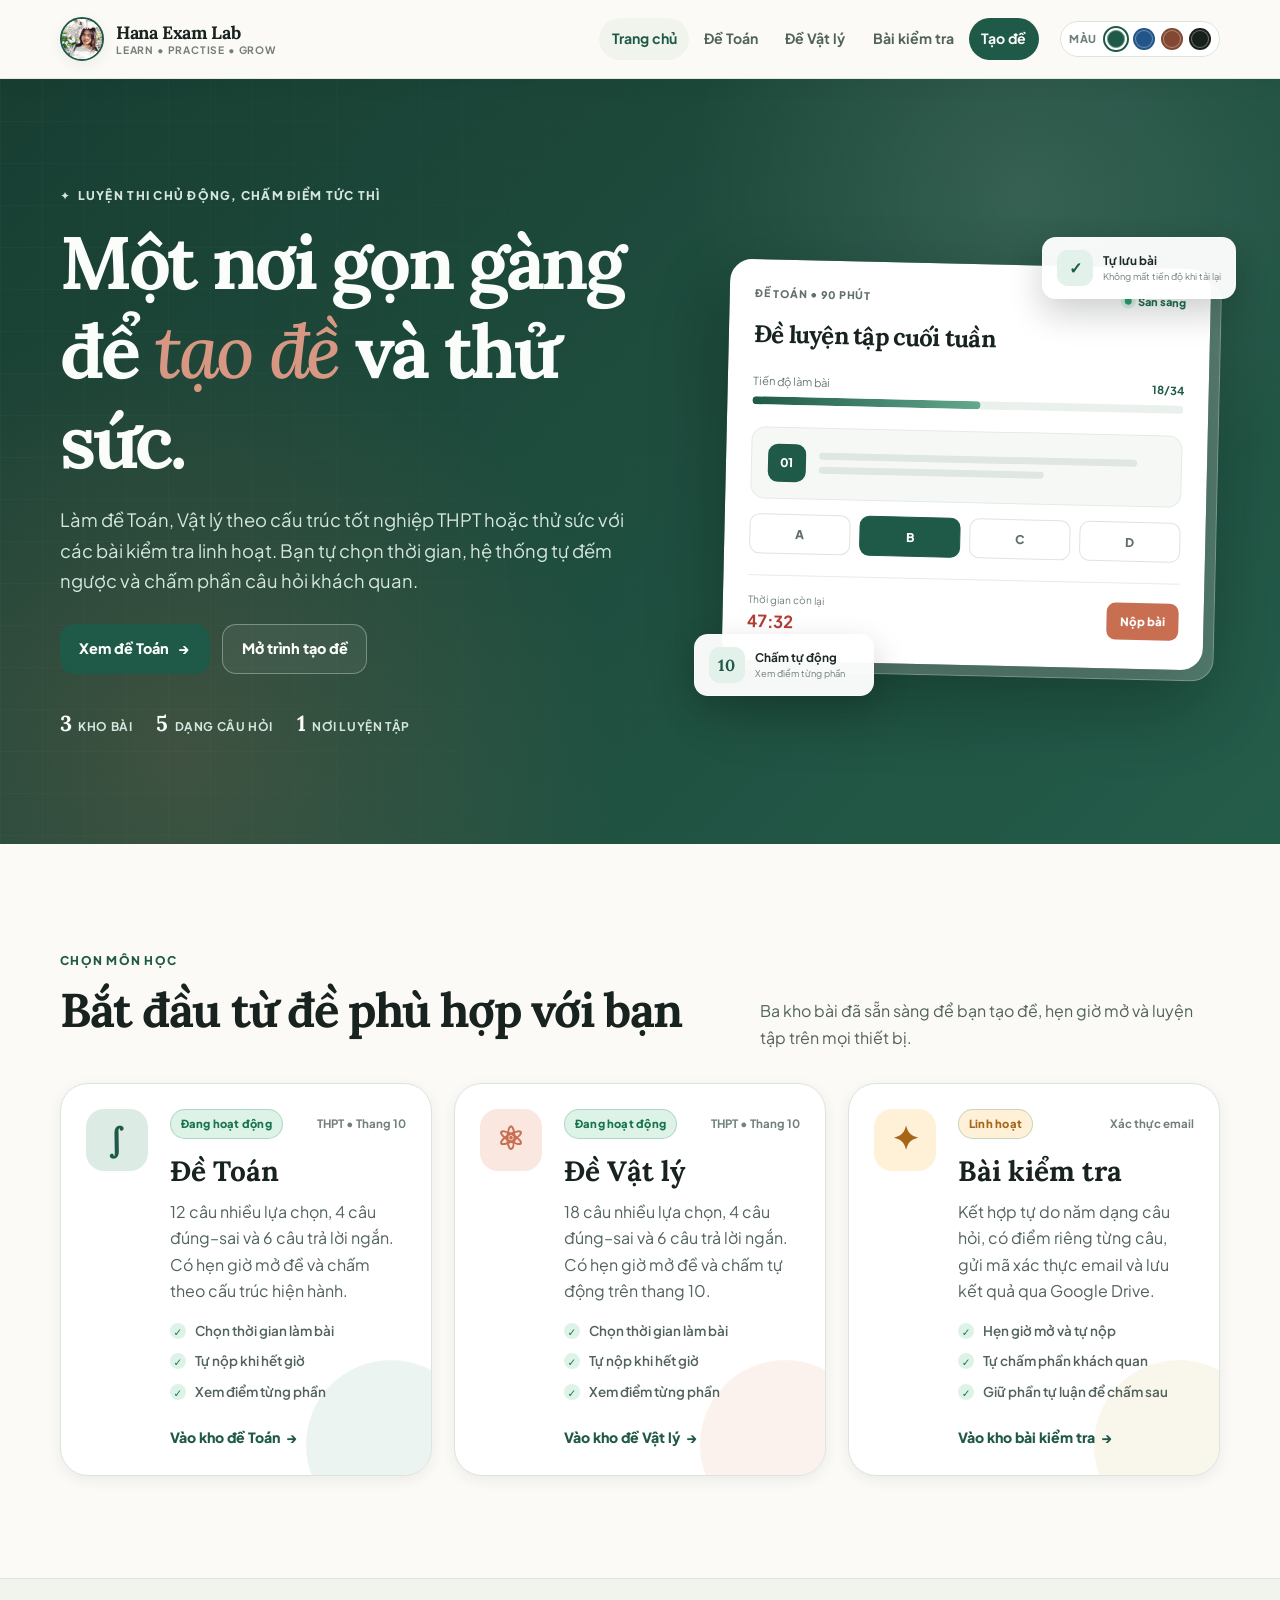
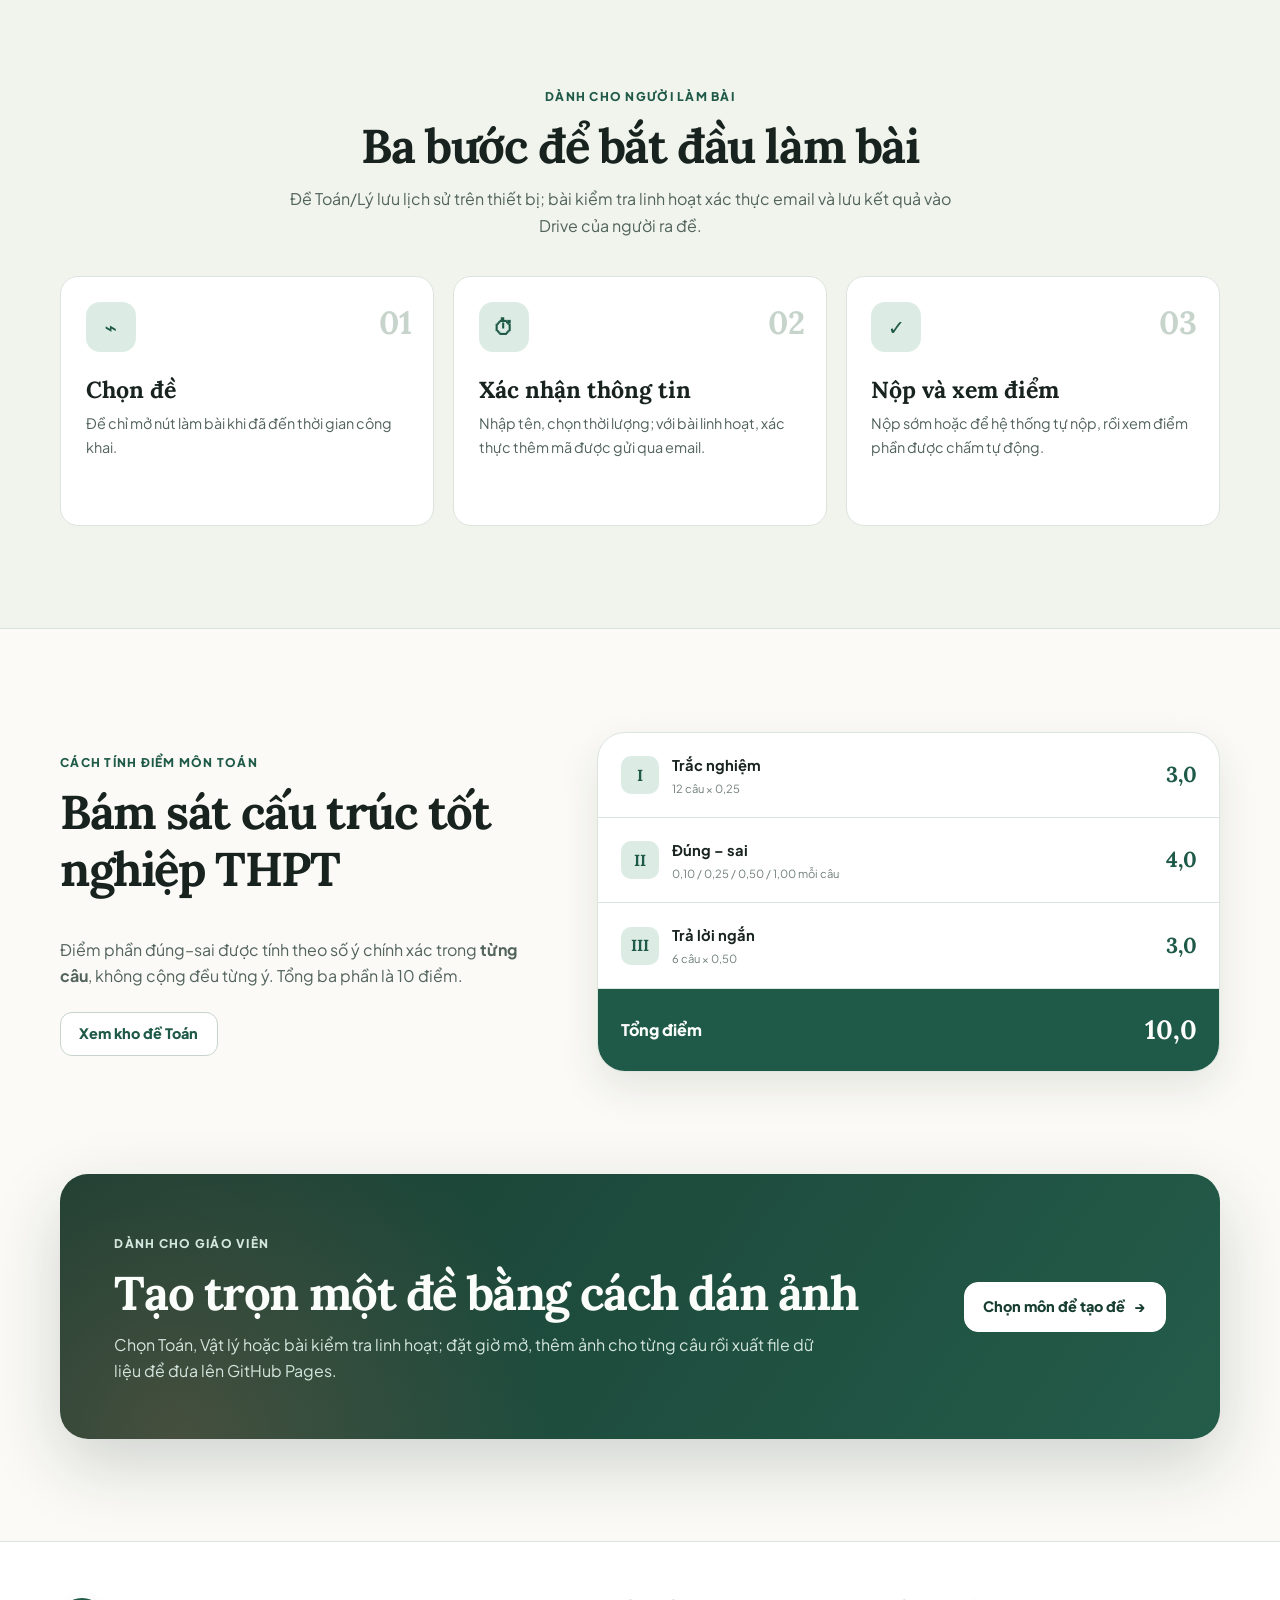
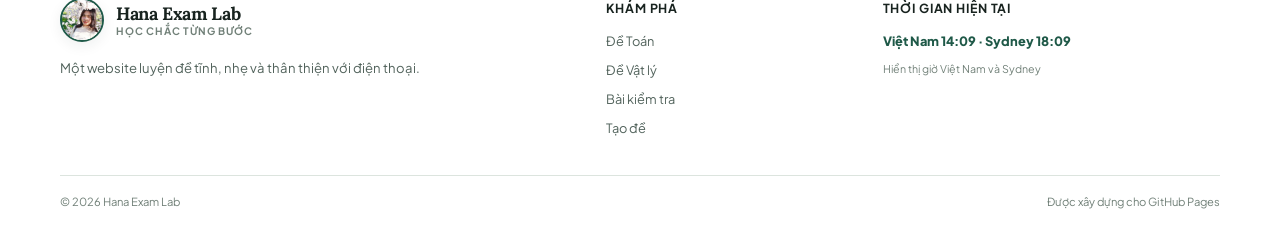
==== commit b8490be6: "Add files via upload" ====
--- a/index.html
+++ b/index.html
@@ -3,8 +3,8 @@
 <head>
   <meta charset="utf-8">
   <meta name="viewport" content="width=device-width, initial-scale=1">
-  <title>Hana Exam Lab | Luyện đề Toán và Vật lý trực tuyến</title>
-  <meta name="description" content="Kho đề thi trực tuyến theo cấu trúc tốt nghiệp THPT, có hẹn giờ mở đề, đếm ngược và chấm điểm tự động.">
+  <title>Hana Exam Lab | Tạo đề và bài kiểm tra trực tuyến</title>
+  <meta name="description" content="Kho đề Toán, Vật lý và bài kiểm tra linh hoạt có hẹn giờ, xác thực email, đếm ngược và chấm điểm tự động.">
   <meta name="theme-color" content="#173d32">
   <link rel="preconnect" href="https://fonts.googleapis.com">
   <link rel="preconnect" href="https://fonts.gstatic.com" crossorigin>
@@ -30,6 +30,7 @@
         <a class="active" href="index.html" aria-current="page">Trang chủ</a>
         <a href="math.html">Đề Toán</a>
         <a href="physics.html">Đề Vật lý</a>
+        <a href="tests.html">Bài kiểm tra</a>
         <a class="nav-creator-link" href="create.html">Tạo đề</a>
       </nav>
 
@@ -49,15 +50,15 @@
         <div class="hero-copy">
           <div class="eyebrow eyebrow-light"><span aria-hidden="true">✦</span> Luyện thi chủ động, chấm điểm tức thì</div>
           <h1>Một nơi gọn gàng để <em>tạo đề</em> và thử sức.</h1>
-          <p class="hero-lead">Làm đề Toán hoặc Vật lý theo ba phần của kỳ thi tốt nghiệp THPT: trắc nghiệm, đúng–sai và trả lời ngắn. Bạn tự chọn thời gian, hệ thống tự đếm ngược và chấm trên thang 10.</p>
+          <p class="hero-lead">Làm đề Toán, Vật lý theo cấu trúc tốt nghiệp THPT hoặc thử sức với các bài kiểm tra linh hoạt. Bạn tự chọn thời gian, hệ thống tự đếm ngược và chấm phần câu hỏi khách quan.</p>
           <div class="hero-actions">
             <a class="btn btn-primary btn-lg" href="math.html">Xem đề Toán <span aria-hidden="true">→</span></a>
             <a class="btn btn-ghost-light btn-lg" href="create.html">Mở trình tạo đề</a>
           </div>
           <div class="hero-meta" aria-label="Tính năng nổi bật">
-            <span><strong>2</strong> môn</span>
-            <span><strong>3</strong> phần thi</span>
-            <span><strong>10</strong> điểm tối đa</span>
+            <span><strong>3</strong> kho bài</span>
+            <span><strong>5</strong> dạng câu hỏi</span>
+            <span><strong>1</strong> nơi luyện tập</span>
           </div>
         </div>
 
@@ -96,10 +97,10 @@
             <span class="eyebrow">Chọn môn học</span>
             <h2 id="subject-title">Bắt đầu từ đề phù hợp với bạn</h2>
           </div>
-          <p>Cả hai kho đề đã sẵn sàng để bạn tạo đề, hẹn giờ mở và luyện tập trên mọi thiết bị.</p>
-        </div>
-
-        <div class="subject-grid">
+          <p>Ba kho bài đã sẵn sàng để bạn tạo đề, hẹn giờ mở và luyện tập trên mọi thiết bị.</p>
+        </div>
+
+        <div class="subject-grid subject-grid-three">
           <article class="subject-card subject-card-math">
             <div class="subject-icon" aria-hidden="true">∫</div>
             <div class="subject-card-body">
@@ -109,7 +110,7 @@
               <ul class="check-list">
                 <li>Chọn thời gian làm bài</li>
                 <li>Tự nộp khi hết giờ</li>
-                <li>Xem kết quả và đáp án</li>
+                <li>Xem điểm từng phần</li>
               </ul>
               <a class="card-link" href="math.html">Vào kho đề Toán <span aria-hidden="true">→</span></a>
             </div>
@@ -124,9 +125,24 @@
               <ul class="check-list">
                 <li>Chọn thời gian làm bài</li>
                 <li>Tự nộp khi hết giờ</li>
-                <li>Xem kết quả và đáp án</li>
+                <li>Xem điểm từng phần</li>
               </ul>
               <a class="card-link" href="physics.html">Vào kho đề Vật lý <span aria-hidden="true">→</span></a>
+            </div>
+          </article>
+
+          <article class="subject-card subject-card-flexible">
+            <div class="subject-icon" aria-hidden="true">✦</div>
+            <div class="subject-card-body">
+              <div class="card-topline"><span class="badge badge-success">Linh hoạt</span><span>Xác thực email</span></div>
+              <h3>Bài kiểm tra</h3>
+              <p>Kết hợp tự do năm dạng câu hỏi, có điểm riêng từng câu, gửi mã xác thực email và lưu kết quả qua Google Drive.</p>
+              <ul class="check-list">
+                <li>Hẹn giờ mở và tự nộp</li>
+                <li>Tự chấm phần khách quan</li>
+                <li>Giữ phần tự luận để chấm sau</li>
+              </ul>
+              <a class="card-link" href="tests.html">Vào kho bài kiểm tra <span aria-hidden="true">→</span></a>
             </div>
           </article>
         </div>
@@ -137,13 +153,13 @@
       <div class="container">
         <div class="section-heading centered-heading">
           <span class="eyebrow">Dành cho người làm bài</span>
-          <h2 id="how-title">Ba bước, không cần đăng ký tài khoản</h2>
-          <p>Thông tin và bài làm được lưu ngay trên thiết bị của bạn.</p>
+          <h2 id="how-title">Ba bước để bắt đầu làm bài</h2>
+          <p>Đề Toán/Lý lưu lịch sử trên thiết bị; bài kiểm tra linh hoạt xác thực email và lưu kết quả vào Drive của người ra đề.</p>
         </div>
         <ol class="step-grid">
           <li class="step-card"><span class="step-index">01</span><div class="step-icon" aria-hidden="true">⌁</div><h3>Chọn đề</h3><p>Đề chỉ mở nút làm bài khi đã đến thời gian công khai.</p></li>
-          <li class="step-card"><span class="step-index">02</span><div class="step-icon" aria-hidden="true">⏱</div><h3>Nhập tên &amp; chọn giờ</h3><p>Chọn thời lượng phù hợp, sau đó đồng hồ mới bắt đầu chạy.</p></li>
-          <li class="step-card"><span class="step-index">03</span><div class="step-icon" aria-hidden="true">✓</div><h3>Nộp và xem điểm</h3><p>Nộp sớm hoặc để hệ thống tự nộp, rồi xem điểm từng phần.</p></li>
+          <li class="step-card"><span class="step-index">02</span><div class="step-icon" aria-hidden="true">⏱</div><h3>Xác nhận thông tin</h3><p>Nhập tên, chọn thời lượng; với bài linh hoạt, xác thực thêm mã được gửi qua email.</p></li>
+          <li class="step-card"><span class="step-index">03</span><div class="step-icon" aria-hidden="true">✓</div><h3>Nộp và xem điểm</h3><p>Nộp sớm hoặc để hệ thống tự nộp, rồi xem điểm phần được chấm tự động.</p></li>
         </ol>
       </div>
     </section>
@@ -170,7 +186,7 @@
         <div>
           <span class="eyebrow eyebrow-light">Dành cho giáo viên</span>
           <h2>Tạo trọn một đề bằng cách dán ảnh</h2>
-          <p>Chọn Toán hoặc Vật lý, đặt giờ mở, thêm bao nhiêu ảnh cần thiết cho từng câu rồi xuất file dữ liệu để đưa lên GitHub Pages.</p>
+          <p>Chọn Toán, Vật lý hoặc bài kiểm tra linh hoạt; đặt giờ mở, thêm ảnh cho từng câu rồi xuất file dữ liệu để đưa lên GitHub Pages.</p>
         </div>
         <a class="btn btn-light btn-lg" href="create.html">Chọn môn để tạo đề <span aria-hidden="true">→</span></a>
       </div>
@@ -183,7 +199,7 @@
         <a class="brand footer-brand" href="index.html"><img class="brand-avatar" src="profile.jpg" alt="" width="44" height="44"><span class="brand-copy"><strong>Hana Exam Lab</strong><small>Học chắc từng bước</small></span></a>
         <p>Một website luyện đề tĩnh, nhẹ và thân thiện với điện thoại.</p>
       </div>
-      <div class="footer-links"><strong>Khám phá</strong><a href="math.html">Đề Toán</a><a href="physics.html">Đề Vật lý</a><a href="create.html">Tạo đề</a></div>
+      <div class="footer-links"><strong>Khám phá</strong><a href="math.html">Đề Toán</a><a href="physics.html">Đề Vật lý</a><a href="tests.html">Bài kiểm tra</a><a href="create.html">Tạo đề</a></div>
       <div class="footer-note"><strong>Thời gian hiện tại</strong><span id="site-clock">Đang tải…</span><small>Hiển thị giờ Việt Nam và Sydney</small></div>
     </div>
     <div class="container footer-bottom"><span>© <span data-current-year></span> Hana Exam Lab</span><span>Được xây dựng cho GitHub Pages</span></div>
--- a/styles.css
+++ b/styles.css
@@ -3668,3 +3668,1062 @@
     box-shadow: none;
   }
 }
+
+/* =========================================================
+   Flexible tests — builder, email access and mixed questions
+   ========================================================= */
+
+.subject-grid-three {
+  grid-template-columns: repeat(3, minmax(0, 1fr));
+}
+
+.subject-grid-three .subject-card {
+  grid-template-columns: 68px minmax(0, 1fr);
+  gap: 1rem;
+  padding: clamp(1.15rem, 2vw, 1.55rem);
+}
+
+.subject-grid-three .subject-icon {
+  width: 62px;
+  height: 62px;
+  border-radius: 18px;
+  font-size: 2rem;
+}
+
+.subject-card-flexible::after {
+  background: color-mix(in srgb, var(--warning-soft) 72%, var(--primary-soft));
+}
+
+.subject-card-flexible .subject-icon {
+  color: var(--warning);
+  background: var(--warning-soft);
+}
+
+.subject-card-flexible .badge {
+  color: var(--warning);
+  background: var(--warning-soft);
+}
+
+input[type="email"],
+input[type="password"],
+input[type="url"],
+input[type="tel"] {
+  width: 100%;
+  min-height: 46px;
+  padding: .72rem .82rem;
+  color: var(--ink);
+  background: var(--bg);
+  border: 1px solid var(--border-strong);
+  border-radius: 11px;
+  transition: border-color .18s ease, box-shadow .18s ease, background .18s ease;
+}
+
+input[type="email"]:hover,
+input[type="password"]:hover,
+input[type="url"]:hover,
+input[type="tel"]:hover {
+  border-color: color-mix(in srgb, var(--primary) 45%, var(--border-strong));
+}
+
+input[type="email"]:focus,
+input[type="password"]:focus,
+input[type="url"]:focus,
+input[type="tel"]:focus {
+  outline: none;
+  background: var(--surface);
+  border-color: var(--primary);
+  box-shadow: 0 0 0 4px color-mix(in srgb, var(--primary-soft) 75%, transparent);
+}
+
+input[type="email"][aria-invalid="true"],
+input[type="password"][aria-invalid="true"],
+input[type="url"][aria-invalid="true"],
+input[type="tel"][aria-invalid="true"] {
+  border-color: var(--danger);
+}
+
+.flex-page-shell,
+.flex-builder-main,
+.flex-exam-main {
+  min-width: 0;
+}
+
+.flex-builder-layout {
+  display: grid;
+  grid-template-columns: 292px minmax(0, 1fr);
+  align-items: start;
+  gap: 1.35rem;
+  padding-block: 2rem 5rem;
+}
+
+.flex-builder-sidebar {
+  position: sticky;
+  top: 96px;
+  display: grid;
+  gap: 1rem;
+}
+
+.flex-builder-main,
+.flex-question-list,
+.flex-question-config,
+.flex-type-fields,
+.flex-statement-list,
+.flex-blank-list {
+  display: grid;
+  gap: 1rem;
+}
+
+.flex-add-question-panel {
+  display: grid;
+  gap: .85rem;
+  padding: 1rem;
+  background: color-mix(in srgb, var(--surface-soft) 70%, var(--surface));
+  border: 1px dashed var(--border-strong);
+  border-radius: var(--radius);
+}
+
+.flex-add-question-panel h2,
+.flex-add-question-panel h3,
+.flex-add-question-panel p {
+  margin: 0;
+}
+
+.flex-score-summary {
+  display: grid;
+  gap: .6rem;
+  margin: .8rem 0 0;
+  padding: 1rem;
+  background: var(--surface);
+  border: 1px solid var(--border);
+  border-radius: var(--radius);
+  box-shadow: var(--shadow-sm);
+  list-style: none;
+}
+
+.flex-score-summary > li {
+  display: flex;
+  align-items: center;
+  justify-content: space-between;
+  gap: .65rem;
+  padding: .5rem .6rem;
+  background: var(--surface-soft);
+  border-radius: 9px;
+}
+
+.flex-score-summary > li strong {
+  color: var(--primary);
+  font: 700 .95rem "Lora", serif;
+  font-variant-numeric: tabular-nums;
+}
+
+.flex-score-summary h2,
+.flex-score-summary h3 {
+  margin: 0;
+  font-size: 1.05rem;
+}
+
+.flex-total-row,
+.flex-score-row {
+  display: flex;
+  align-items: center;
+  justify-content: space-between;
+  gap: .75rem;
+  padding: .65rem .72rem;
+  color: var(--ink-soft);
+  background: var(--surface-soft);
+  border: 1px solid var(--border);
+  border-radius: 10px;
+  font-size: .75rem;
+  font-weight: 700;
+}
+
+.flex-total-row strong,
+.flex-score-row strong {
+  color: var(--primary);
+  font: 700 1rem "Lora", serif;
+  font-variant-numeric: tabular-nums;
+}
+
+.flex-total-row.is-essay strong,
+.flex-score-row.is-essay strong {
+  color: var(--warning);
+}
+
+.flex-total-row.is-overall,
+.flex-score-row.is-overall {
+  color: var(--hero-ink);
+  background: var(--primary);
+  border-color: var(--primary);
+}
+
+.flex-total-row.is-overall strong,
+.flex-score-row.is-overall strong {
+  color: inherit;
+}
+
+.flex-builder-actions,
+.flex-export-actions {
+  display: grid;
+  gap: .6rem;
+}
+
+.flex-builder-actions .btn,
+.flex-export-actions .btn {
+  width: 100%;
+}
+
+.flex-question-card,
+.flex-question {
+  position: relative;
+  display: grid;
+  gap: 1rem;
+  min-width: 0;
+  padding: clamp(1rem, 2.7vw, 1.4rem);
+  background: var(--surface);
+  border: 1px solid var(--border);
+  border-radius: var(--radius);
+  box-shadow: var(--shadow-sm);
+  scroll-margin-top: 155px;
+}
+
+.flex-question-card.is-complete {
+  border-color: color-mix(in srgb, var(--success) 46%, var(--border));
+}
+
+.flex-question-card.is-invalid,
+.flex-question.is-invalid {
+  border-color: color-mix(in srgb, var(--danger) 58%, var(--border));
+}
+
+.flex-question-toolbar,
+.flex-question-heading,
+.flex-card-heading {
+  display: flex;
+  align-items: center;
+  justify-content: space-between;
+  flex-wrap: wrap;
+  gap: .7rem;
+  padding-bottom: .8rem;
+  border-bottom: 1px solid var(--border);
+}
+
+.flex-question-toolbar h3,
+.flex-question-heading h2,
+.flex-question-heading h3,
+.flex-card-heading h3 {
+  margin: 0;
+}
+
+.flex-toolbar-actions,
+.flex-question-actions,
+.flex-mini-actions {
+  display: flex;
+  align-items: center;
+  flex-wrap: wrap;
+  gap: .42rem;
+}
+
+.flex-toolbar-actions .btn,
+.flex-question-actions .btn,
+.flex-mini-actions .btn {
+  min-height: 36px;
+  padding: .42rem .65rem;
+  font-size: .72rem;
+}
+
+.flex-type-badge,
+.flex-points-badge,
+.flex-question-index {
+  display: inline-flex;
+  min-height: 28px;
+  align-items: center;
+  justify-content: center;
+  padding: .28rem .62rem;
+  color: var(--primary);
+  background: var(--primary-soft);
+  border: 1px solid color-mix(in srgb, var(--primary) 22%, var(--border));
+  border-radius: 999px;
+  font-size: .66rem;
+  font-weight: 800;
+}
+
+.flex-type-badge[data-type="trueFalse"],
+.flex-type-badge.is-true-false {
+  color: var(--accent);
+  background: var(--accent-soft);
+}
+
+.flex-type-badge[data-type="fillBlank"],
+.flex-type-badge.is-fill-blank {
+  color: var(--warning);
+  background: var(--warning-soft);
+}
+
+.flex-type-badge[data-type="essay"],
+.flex-type-badge.is-essay {
+  color: var(--ink-soft);
+  background: var(--surface-strong);
+}
+
+.flex-points-field {
+  display: grid;
+  grid-template-columns: auto minmax(88px, 120px);
+  align-items: center;
+  gap: .55rem;
+}
+
+.flex-points-field label {
+  margin: 0;
+  font-size: .72rem;
+  font-weight: 800;
+}
+
+.flex-points-field input {
+  min-height: 40px;
+}
+
+.flex-question-meta {
+  display: flex;
+  align-items: center;
+  flex-wrap: wrap;
+  gap: .5rem;
+  color: var(--ink-faint);
+  font-size: .68rem;
+  font-weight: 700;
+}
+
+.flex-question-prompt,
+.flex-prompt {
+  margin: 0;
+  color: var(--ink);
+  white-space: pre-wrap;
+  overflow-wrap: anywhere;
+}
+
+.flex-question-prompt:empty,
+.flex-prompt:empty {
+  display: none;
+}
+
+.flex-type-selector,
+.flex-add-question,
+.flex-add-buttons {
+  display: grid;
+  grid-template-columns: repeat(5, minmax(0, 1fr));
+  gap: .55rem;
+}
+
+.flex-type-selector button,
+.flex-add-question button,
+.flex-add-buttons button {
+  min-height: 78px;
+  padding: .65rem .45rem;
+  color: var(--ink-soft);
+  background: var(--surface);
+  border: 1px solid var(--border);
+  border-radius: 12px;
+  font-size: .7rem;
+  font-weight: 800;
+  cursor: pointer;
+  transition: transform .18s ease, border-color .18s ease, background .18s ease;
+}
+
+.flex-type-selector button:hover,
+.flex-type-selector button.is-active,
+.flex-add-question button:hover,
+.flex-add-buttons button:hover {
+  color: var(--primary);
+  background: var(--primary-soft);
+  border-color: var(--primary);
+  transform: translateY(-2px);
+}
+
+.flex-type-selector button span,
+.flex-add-question button span,
+.flex-add-buttons button span {
+  display: block;
+  margin-bottom: .2rem;
+  font-size: 1.15rem;
+}
+
+.flex-option-list {
+  display: grid;
+  gap: .55rem;
+}
+
+.flex-option-row,
+.flex-statement-row,
+.flex-blank-row {
+  display: grid;
+  grid-template-columns: 38px minmax(0, 1fr) auto;
+  align-items: center;
+  gap: .55rem;
+  padding: .6rem;
+  background: var(--surface-soft);
+  border: 1px solid var(--border);
+  border-radius: 11px;
+}
+
+.flex-option-label,
+.flex-statement-label,
+.flex-blank-label {
+  display: grid;
+  width: 34px;
+  height: 34px;
+  place-items: center;
+  color: var(--primary);
+  background: var(--surface);
+  border: 1px solid var(--border);
+  border-radius: 9px;
+  font: 700 .78rem "Lora", serif;
+}
+
+.flex-answer-key {
+  padding: .8rem;
+  background: color-mix(in srgb, var(--primary-soft) 60%, var(--surface));
+  border: 1px solid color-mix(in srgb, var(--primary) 25%, var(--border));
+  border-radius: 12px;
+}
+
+.flex-image-gallery,
+.flex-media-grid {
+  display: grid;
+  grid-template-columns: repeat(auto-fit, minmax(min(100%, 230px), 1fr));
+  gap: .8rem;
+}
+
+.flex-image-item,
+.flex-media-item {
+  position: relative;
+  min-width: 0;
+  overflow: hidden;
+  background: var(--surface);
+  border: 1px solid var(--border);
+  border-radius: 13px;
+  box-shadow: var(--shadow-sm);
+}
+
+.flex-image-frame,
+.flex-media-frame {
+  display: grid;
+  width: 100%;
+  height: 260px;
+  place-items: center;
+  overflow: hidden;
+  padding: .5rem;
+  background: #fff;
+  border: 0;
+}
+
+.flex-image-frame img,
+.flex-media-frame img,
+.flex-image-item > img,
+.flex-media-item > img {
+  width: 100%;
+  height: 100%;
+  max-height: none;
+  object-fit: contain;
+  background: #fff;
+}
+
+.flex-image-actions,
+.flex-media-actions {
+  display: flex;
+  justify-content: center;
+  flex-wrap: wrap;
+  gap: .4rem;
+  padding: .55rem;
+  background: var(--surface-soft);
+  border-top: 1px solid var(--border);
+}
+
+.flex-image-actions .btn,
+.flex-media-actions .btn {
+  min-height: 34px;
+  padding: .38rem .58rem;
+  font-size: .68rem;
+}
+
+.flex-catalog {
+  display: grid;
+  grid-template-columns: repeat(2, minmax(0, 1fr));
+  gap: 1rem;
+}
+
+.flex-catalog-card {
+  display: grid;
+  gap: .75rem;
+  padding: 1.35rem;
+  background: var(--surface);
+  border: 1px solid var(--border);
+  border-radius: var(--radius);
+  box-shadow: var(--shadow-sm);
+}
+
+.flex-catalog-card h2,
+.flex-catalog-card h3,
+.flex-catalog-card p {
+  margin: 0;
+}
+
+.flex-catalog-meta {
+  display: flex;
+  flex-wrap: wrap;
+  gap: .45rem .9rem;
+  color: var(--ink-faint);
+  font-size: .7rem;
+  font-weight: 700;
+}
+
+.flex-lobby,
+.flex-result,
+.flex-state {
+  padding-block: clamp(2rem, 6vw, 4.5rem);
+}
+
+.flex-lobby-card,
+.flex-result-card,
+.flex-state-card {
+  max-width: 900px;
+  margin-inline: auto;
+  padding: clamp(1.25rem, 4vw, 2.2rem);
+  background: var(--surface);
+  border: 1px solid var(--border);
+  border-radius: var(--radius-lg);
+  box-shadow: var(--shadow);
+}
+
+.flex-lobby-grid {
+  display: grid;
+  grid-template-columns: minmax(0, 1fr) minmax(270px, .82fr);
+  align-items: start;
+  gap: 1.25rem;
+}
+
+.flex-access-panel,
+.flex-otp-panel {
+  display: grid;
+  gap: .8rem;
+  padding: 1rem;
+  background: var(--surface-soft);
+  border: 1px solid var(--border);
+  border-radius: 14px;
+}
+
+.flex-access-panel h2,
+.flex-access-panel h3,
+.flex-otp-panel h2,
+.flex-otp-panel h3 {
+  margin: 0;
+  font-size: 1.05rem;
+}
+
+.flex-otp-grid {
+  display: grid;
+  grid-template-columns: minmax(0, 1fr) auto;
+  align-items: end;
+  gap: .65rem;
+}
+
+.flex-otp-code {
+  letter-spacing: .22em;
+  text-align: center;
+  text-transform: uppercase;
+  font: 800 1.15rem "Plus Jakarta Sans", sans-serif;
+}
+
+.flex-otp-status,
+.flex-submit-status,
+.flex-backend-status {
+  margin: 0;
+  padding: .65rem .75rem;
+  color: var(--ink-soft);
+  background: var(--surface);
+  border: 1px solid var(--border);
+  border-radius: 10px;
+  font-size: .7rem;
+}
+
+.flex-otp-status.is-success,
+.flex-submit-status.is-success,
+.flex-backend-status.is-success {
+  color: var(--success);
+  background: var(--success-soft);
+  border-color: color-mix(in srgb, var(--success) 35%, var(--border));
+}
+
+.flex-otp-status.is-error,
+.flex-submit-status.is-error,
+.flex-backend-status.is-error {
+  color: var(--danger);
+  background: var(--danger-soft);
+  border-color: color-mix(in srgb, var(--danger) 35%, var(--border));
+}
+
+.flex-privacy-consent,
+.flex-checkbox-row {
+  display: flex;
+  align-items: flex-start;
+  gap: .62rem;
+  color: var(--ink-soft);
+  font-size: .72rem;
+  cursor: pointer;
+}
+
+.flex-privacy-consent input,
+.flex-checkbox-row input {
+  width: 18px;
+  height: 18px;
+  flex: 0 0 18px;
+  margin-top: .12rem;
+  accent-color: var(--primary);
+}
+
+.classic-public-consent {
+  display: flex;
+  align-items: flex-start;
+  gap: 0.7rem;
+  margin: 0.35rem 0 0.25rem;
+  padding: 0.85rem 0.95rem;
+  border: 1px solid var(--border);
+  border-radius: 0.8rem;
+  background: var(--surface-soft);
+  color: var(--ink);
+  font-size: 0.92rem;
+  line-height: 1.5;
+  cursor: pointer;
+}
+
+.classic-public-consent input {
+  width: 1.1rem;
+  height: 1.1rem;
+  margin-top: 0.15rem;
+  flex: 0 0 auto;
+  accent-color: var(--primary);
+}
+
+.public-results-panel {
+  margin-top: 1rem;
+}
+
+.public-result-name-row {
+  display: flex;
+  align-items: center;
+  gap: 0.6rem;
+}
+
+.public-result-name-row h3 {
+  margin: 0;
+}
+
+.public-result-rank {
+  display: inline-flex;
+  align-items: center;
+  justify-content: center;
+  min-width: 2.1rem;
+  min-height: 2.1rem;
+  padding: 0.2rem 0.45rem;
+  border-radius: 999px;
+  background: var(--accent-soft);
+  color: var(--primary);
+  font-weight: 800;
+  font-size: 0.8rem;
+}
+
+.public-result-sync-status {
+  margin: 0;
+  padding: 0.8rem 1rem;
+  border: 1px solid var(--border);
+  border-radius: 0.75rem;
+  background: var(--surface);
+  color: var(--ink-soft);
+  text-align: center;
+}
+
+.flex-preview-notice {
+  padding: .8rem 1rem;
+  color: var(--warning);
+  background: var(--warning-soft);
+  border: 1px solid color-mix(in srgb, var(--warning) 34%, var(--border));
+  border-radius: 12px;
+  font-size: .75rem;
+  font-weight: 700;
+}
+
+.flex-exam-layout {
+  display: grid;
+  grid-template-columns: 220px minmax(0, 1fr);
+  align-items: start;
+  gap: 1.2rem;
+  padding-block: 1.2rem 4rem;
+}
+
+.flex-question-nav {
+  position: sticky;
+  top: 148px;
+  display: grid;
+  gap: .7rem;
+  padding: 1rem;
+  background: var(--surface);
+  border: 1px solid var(--border);
+  border-radius: var(--radius);
+  box-shadow: var(--shadow-sm);
+}
+
+.flex-question-nav-grid {
+  display: grid;
+  grid-template-columns: repeat(4, minmax(0, 1fr));
+  gap: .35rem;
+}
+
+.flex-question-nav a,
+.flex-question-nav button {
+  display: grid;
+  aspect-ratio: 1;
+  place-items: center;
+  color: var(--ink-soft);
+  background: var(--bg);
+  border: 1px solid var(--border);
+  border-radius: 8px;
+  font-size: .68rem;
+  font-weight: 800;
+}
+
+.flex-question-nav .is-complete {
+  color: var(--hero-ink);
+  background: var(--primary);
+  border-color: var(--primary);
+}
+
+.flex-choice-grid {
+  display: grid;
+  grid-template-columns: repeat(2, minmax(0, 1fr));
+  gap: .65rem;
+}
+
+.flex-choice-option,
+.flex-truth-option {
+  position: relative;
+  display: flex;
+  min-height: 50px;
+  align-items: center;
+  gap: .65rem;
+  padding: .7rem .8rem;
+  color: var(--ink-soft);
+  background: var(--bg);
+  border: 1px solid var(--border-strong);
+  border-radius: 11px;
+  font-weight: 700;
+  cursor: pointer;
+}
+
+.flex-choice-option input,
+.flex-truth-option input {
+  width: 18px;
+  height: 18px;
+  flex: 0 0 18px;
+  accent-color: var(--primary);
+}
+
+.flex-choice-option:has(input:checked),
+.flex-truth-option:has(input:checked) {
+  color: var(--primary);
+  background: var(--primary-soft);
+  border-color: var(--primary);
+}
+
+.flex-tf-list,
+.flex-fill-grid {
+  display: grid;
+  gap: .65rem;
+}
+
+.flex-tf-row,
+.flex-fill-row {
+  display: grid;
+  grid-template-columns: minmax(0, 1fr) minmax(180px, auto);
+  align-items: center;
+  gap: .8rem;
+  padding: .75rem;
+  background: var(--surface-soft);
+  border: 1px solid var(--border);
+  border-radius: 11px;
+}
+
+.flex-tf-row p,
+.flex-fill-row p {
+  margin: 0;
+  color: var(--ink);
+}
+
+.flex-truth-options {
+  display: grid;
+  grid-template-columns: repeat(2, minmax(78px, 1fr));
+  gap: .45rem;
+}
+
+.flex-short-answer,
+.flex-fill-answer {
+  max-width: 520px;
+}
+
+.flex-essay textarea,
+textarea.flex-essay {
+  min-height: 220px;
+}
+
+.flex-char-count {
+  display: block;
+  margin-top: .32rem;
+  color: var(--ink-faint);
+  font-size: .65rem;
+  text-align: right;
+}
+
+.flex-pending-submit,
+.flex-submit-retry {
+  display: grid;
+  gap: .75rem;
+  margin-top: 1rem;
+  padding: 1rem;
+  color: var(--warning);
+  background: var(--warning-soft);
+  border: 1px solid color-mix(in srgb, var(--warning) 34%, var(--border));
+  border-radius: 12px;
+}
+
+.flex-result-grid {
+  display: grid;
+  grid-template-columns: repeat(3, minmax(0, 1fr));
+  gap: .8rem;
+  margin-block: 1rem;
+}
+
+.flex-result-stat,
+.flex-result-grid > article,
+.flex-result-grid > div {
+  display: grid;
+  gap: .2rem;
+  padding: 1rem;
+  background: var(--surface-soft);
+  border: 1px solid var(--border);
+  border-radius: 12px;
+  text-align: center;
+}
+
+.flex-result-stat strong,
+.flex-result-grid > article strong,
+.flex-result-grid > div strong {
+  color: var(--primary);
+  font: 700 1.35rem "Lora", serif;
+}
+
+.flex-result-stat small,
+.flex-result-grid > article small,
+.flex-result-grid > div small {
+  color: var(--ink-faint);
+}
+
+.flex-history {
+  display: grid;
+  gap: .8rem;
+  margin-top: 1.2rem;
+}
+
+.flex-history-header {
+  display: flex;
+  align-items: center;
+  justify-content: space-between;
+  flex-wrap: wrap;
+  gap: .7rem;
+}
+
+.flex-history-list {
+  display: grid;
+  gap: .55rem;
+  margin: 0;
+  padding: 0;
+  list-style: none;
+}
+
+.flex-history-item {
+  display: grid;
+  grid-template-columns: minmax(0, 1fr) auto;
+  align-items: center;
+  gap: .8rem;
+  padding: .8rem;
+  background: var(--surface-soft);
+  border: 1px solid var(--border);
+  border-radius: 11px;
+}
+
+.flex-history-item p,
+.flex-history-item small {
+  margin: 0;
+}
+
+.flex-history-score {
+  color: var(--primary);
+  font: 700 1.05rem "Lora", serif;
+  white-space: nowrap;
+}
+
+@media (max-width: 1100px) {
+  .subject-grid-three {
+    grid-template-columns: repeat(2, minmax(0, 1fr));
+  }
+
+  .subject-grid-three .subject-card-flexible {
+    grid-column: 1 / -1;
+  }
+
+  .flex-builder-layout {
+    grid-template-columns: 250px minmax(0, 1fr);
+  }
+
+  .flex-type-selector,
+  .flex-add-question,
+  .flex-add-buttons {
+    grid-template-columns: repeat(3, minmax(0, 1fr));
+  }
+}
+
+@media (max-width: 900px) {
+  .flex-builder-layout,
+  .flex-exam-layout,
+  .flex-lobby-grid {
+    grid-template-columns: 1fr;
+  }
+
+  .flex-builder-sidebar,
+  .flex-question-nav {
+    position: static;
+  }
+
+  .flex-score-summary {
+    grid-template-columns: repeat(3, minmax(0, 1fr));
+  }
+
+  .flex-score-summary h2,
+  .flex-score-summary h3,
+  .flex-score-summary .flex-builder-actions,
+  .flex-score-summary .flex-export-actions {
+    grid-column: 1 / -1;
+  }
+
+  .flex-question-nav-grid {
+    grid-template-columns: repeat(8, minmax(0, 1fr));
+  }
+}
+
+@media (max-width: 780px) {
+  .subject-grid-three {
+    grid-template-columns: 1fr;
+  }
+
+  .subject-grid-three .subject-card-flexible {
+    grid-column: auto;
+  }
+
+  .flex-catalog,
+  .flex-choice-grid,
+  .flex-result-grid {
+    grid-template-columns: 1fr;
+  }
+
+  .flex-question-toolbar,
+  .flex-question-heading,
+  .flex-card-heading {
+    align-items: flex-start;
+  }
+
+  .flex-score-summary {
+    grid-template-columns: 1fr;
+  }
+
+  .flex-score-summary h2,
+  .flex-score-summary h3,
+  .flex-score-summary .flex-builder-actions,
+  .flex-score-summary .flex-export-actions {
+    grid-column: auto;
+  }
+
+  .flex-tf-row,
+  .flex-fill-row {
+    grid-template-columns: 1fr;
+  }
+}
+
+@media (max-width: 600px) {
+  .subject-grid-three .subject-card {
+    grid-template-columns: 1fr;
+  }
+
+  .subject-grid-three .subject-icon {
+    width: 54px;
+    height: 54px;
+  }
+
+  .flex-type-selector,
+  .flex-add-question,
+  .flex-add-buttons {
+    grid-template-columns: repeat(2, minmax(0, 1fr));
+  }
+
+  .flex-option-row,
+  .flex-statement-row,
+  .flex-blank-row {
+    grid-template-columns: 34px minmax(0, 1fr);
+  }
+
+  .flex-option-row > :last-child,
+  .flex-statement-row > :last-child,
+  .flex-blank-row > :last-child {
+    grid-column: 1 / -1;
+  }
+
+  .flex-otp-grid {
+    grid-template-columns: 1fr;
+  }
+
+  .flex-otp-grid .btn {
+    width: 100%;
+  }
+
+  .flex-question-nav-grid {
+    grid-template-columns: repeat(6, minmax(0, 1fr));
+  }
+
+  .flex-image-frame,
+  .flex-media-frame {
+    height: 230px;
+  }
+
+  .flex-history-item {
+    grid-template-columns: 1fr;
+  }
+}
+
+@media print {
+  .flex-builder-sidebar,
+  .flex-question-nav,
+  .flex-toolbar-actions,
+  .flex-question-actions,
+  .flex-access-panel,
+  .flex-otp-panel,
+  .flex-submit-retry,
+  .flex-history {
+    display: none !important;
+  }
+
+  .flex-exam-layout,
+  .flex-builder-layout {
+    display: block;
+  }
+
+  .flex-question,
+  .flex-question-card {
+    break-inside: avoid;
+    box-shadow: none;
+  }
+}
